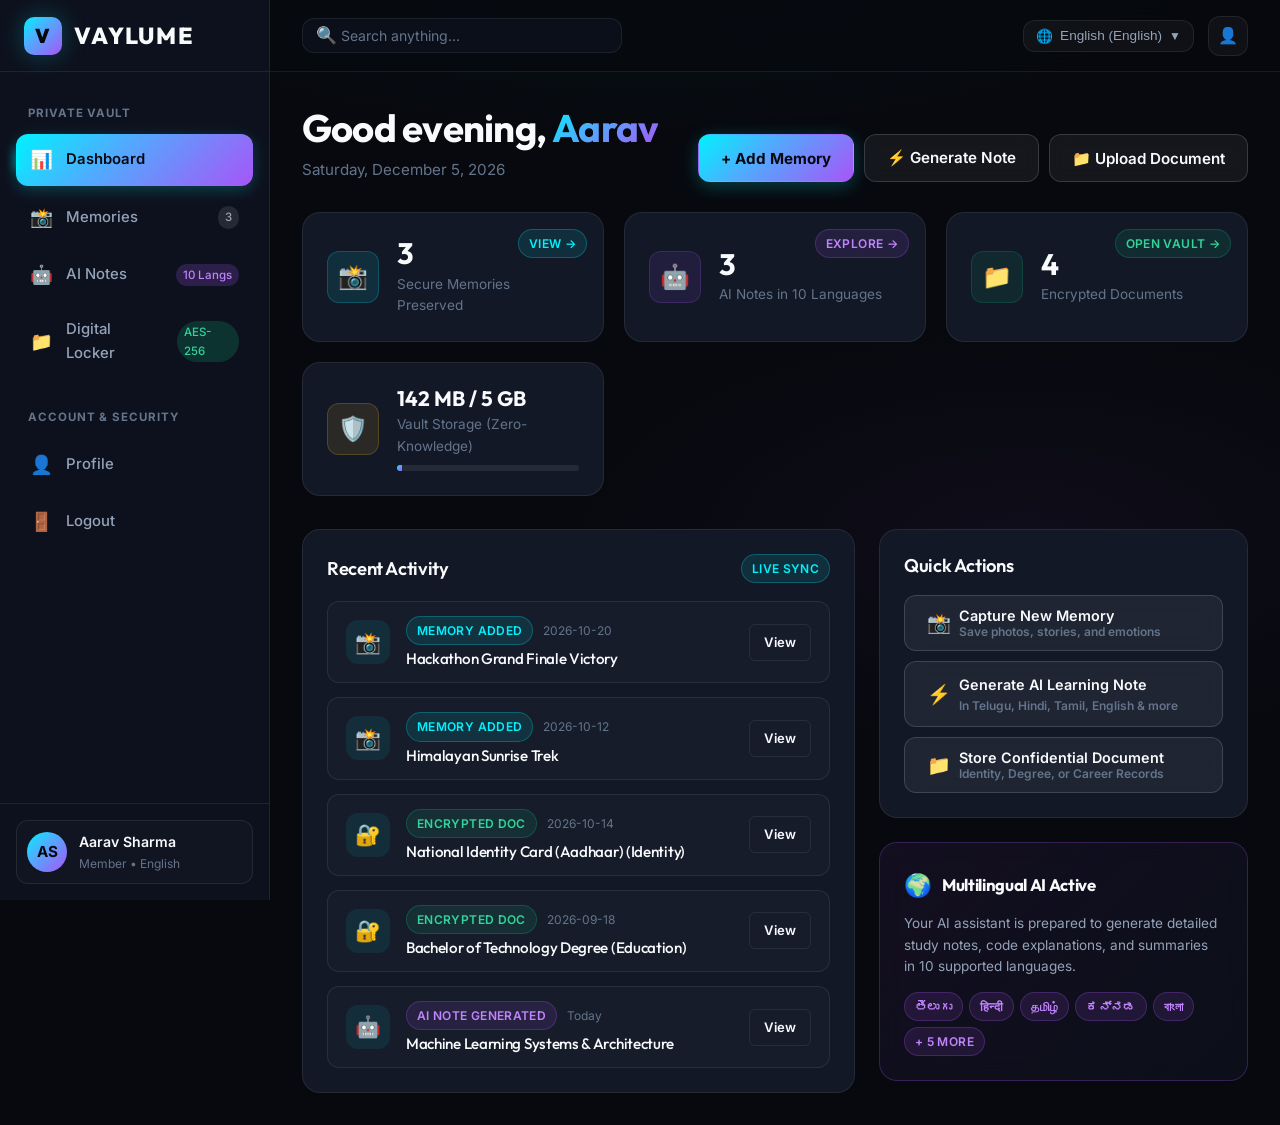
==== frontend/dashboard.html @ e95892c3 "Add frontend animations" ====
<!DOCTYPE html>
<html lang="en">
<head>
  <meta charset="UTF-8">
  <meta name="viewport" content="width=device-width, initial-scale=1.0">
  <title>Dashboard | VAYLUME</title>
  <link rel="stylesheet" href="css/style.css">
  <link rel="stylesheet" href="css/animations.css">
  <link rel="stylesheet" href="css/responsive.css">
</head>
<body>

  <div class="app-layout">
    
    <!-- Sidebar Navigation -->
    <aside class="app-sidebar" role="navigation" aria-label="Sidebar Navigation">
      <div class="sidebar-header">
        <a href="dashboard.html" class="brand-logo">
          <span class="brand-icon">V</span>
          <span>VAYLUME</span>
        </a>
      </div>

      <div class="sidebar-nav">
        <div class="nav-section-title">Private Vault</div>
        <ul class="sidebar-menu">
          <li>
            <a href="dashboard.html" class="sidebar-link active">
              <span class="menu-icon">📊</span>
              <span data-i18n="nav_dashboard">Dashboard</span>
            </a>
          </li>
          <li>
            <a href="memories.html" class="sidebar-link">
              <span class="menu-icon">📸</span>
              <span data-i18n="nav_memories">Memories</span>
              <span class="sidebar-badge" id="stat-memories-count-badge">3</span>
            </a>
          </li>
          <li>
            <a href="notes.html" class="sidebar-link">
              <span class="menu-icon">🤖</span>
              <span data-i18n="nav_notes">AI Notes</span>
              <span class="sidebar-badge" style="background: rgba(168, 85, 247, 0.2); color: var(--violet-400);">10 Langs</span>
            </a>
          </li>
          <li>
            <a href="locker.html" class="sidebar-link">
              <span class="menu-icon">📁</span>
              <span data-i18n="nav_locker">Digital Locker</span>
              <span class="sidebar-badge" style="background: rgba(16, 185, 129, 0.2); color: var(--emerald-400);">AES-256</span>
            </a>
          </li>
        </ul>

        <div class="nav-section-title" style="margin-top: 24px;">Account & Security</div>
        <ul class="sidebar-menu">
          <li>
            <a href="profile.html" class="sidebar-link">
              <span class="menu-icon">👤</span>
              <span data-i18n="nav_profile">Profile & Settings</span>
            </a>
          </li>
          <li>
            <a href="#" class="sidebar-link btn-logout-trigger">
              <span class="menu-icon">🚪</span>
              <span data-i18n="nav_logout">Logout</span>
            </a>
          </li>
        </ul>
      </div>

      <!-- User Info Card in Sidebar Bottom -->
      <div class="sidebar-footer">
        <div class="sidebar-user-card">
          <div class="user-avatar">AS</div>
          <div class="user-info">
            <div class="user-name display-user-name">Aarav Sharma</div>
            <div class="user-role display-user-role">Member • English</div>
          </div>
        </div>
      </div>
    </aside>

    <!-- App Main Body -->
    <main class="app-main">
      
      <!-- Topbar Header -->
      <header class="app-topbar">
        <div style="display: flex; align-items: center; gap: 14px;">
          <button type="button" class="btn-icon sidebar-toggle-btn mobile-nav-toggle" aria-label="Toggle Navigation Drawer">
            ☰
          </button>
          <div class="topbar-search">
            <div class="input-icon-wrapper">
              <span class="input-icon">🔍</span>
              <input type="text" class="form-control" placeholder="Search memories, notes, locker..." data-i18n="search_placeholder" style="padding: 8px 14px 8px 38px; font-size: 0.88rem;">
            </div>
          </div>
        </div>

        <div class="topbar-actions">
          <!-- Global Language Selector Dropdown -->
          <div class="lang-selector-wrapper">
            <button type="button" class="lang-btn" aria-haspopup="true" aria-expanded="false" id="dash-lang-btn">
              <span>🌐</span>
              <span id="current-lang-text">English</span>
              <span style="font-size: 0.75rem;">▼</span>
            </button>
            <div class="lang-dropdown-menu" role="menu" aria-labelledby="dash-lang-btn"></div>
          </div>

          <!-- Profile Link -->
          <a href="profile.html" class="btn-icon" title="My Profile" aria-label="User Profile">
            👤
          </a>
        </div>
      </header>

      <!-- Dashboard Main View -->
      <div class="app-body">
        
        <!-- Welcome Hero Section -->
        <div style="display: flex; justify-content: space-between; align-items: flex-end; flex-wrap: wrap; gap: 16px; margin-bottom: 30px;">
          <div>
            <h1 id="dashboard-greeting-title" style="font-size: clamp(1.8rem, 3vw, 2.4rem); margin-bottom: 6px;">
              Welcome back, <span class="text-gradient display-user-name">Aarav</span>
            </h1>
            <p id="dashboard-date-subtitle" style="font-size: 0.95rem; color: var(--text-muted);">
              October 2026 • Your private sanctuary is synchronized and protected.
            </p>
          </div>

          <!-- Quick Action Buttons Header -->
          <div style="display: flex; gap: 10px; flex-wrap: wrap;">
            <button type="button" class="btn btn-primary" onclick="window.openModal('quick-add-memory-modal')">
              + Add Memory
            </button>
            <a href="notes.html" class="btn btn-secondary">
              ⚡ Generate Note
            </a>
            <button type="button" class="btn btn-secondary" onclick="window.openModal('quick-upload-doc-modal')">
              📁 Upload Document
            </button>
          </div>
        </div>

        <!-- Metric Stat Cards -->
        <div class="stats-grid">
          
          <!-- Card 1: Secure Memories -->
          <div class="stat-card card-interactive" onclick="window.location.href='memories.html'" style="cursor: pointer;">
            <div class="stat-icon cyan">📸</div>
            <div>
              <div class="stat-value" id="stat-memories-count">3</div>
              <div class="stat-label">Secure Memories Preserved</div>
            </div>
            <span class="badge badge-cyan" style="position: absolute; top: 16px; right: 16px;">View →</span>
          </div>

          <!-- Card 2: AI Notes Generated -->
          <div class="stat-card card-interactive" onclick="window.location.href='notes.html'" style="cursor: pointer;">
            <div class="stat-icon violet">🤖</div>
            <div>
              <div class="stat-value" id="stat-notes-count">2</div>
              <div class="stat-label">AI Notes in 10 Languages</div>
            </div>
            <span class="badge badge-violet" style="position: absolute; top: 16px; right: 16px;">Explore →</span>
          </div>

          <!-- Card 3: Digital Locker Documents -->
          <div class="stat-card card-interactive" onclick="window.location.href='locker.html'" style="cursor: pointer;">
            <div class="stat-icon emerald">📁</div>
            <div>
              <div class="stat-value" id="stat-docs-count">4</div>
              <div class="stat-label">Encrypted Documents</div>
            </div>
            <span class="badge badge-emerald" style="position: absolute; top: 16px; right: 16px;">Open Vault →</span>
          </div>

          <!-- Card 4: Vault Storage Quota -->
          <div class="stat-card">
            <div class="stat-icon amber">🛡️</div>
            <div style="flex: 1;">
              <div class="stat-value" id="stat-storage-used" style="font-size: 1.3rem;">142 MB / 5 GB</div>
              <div class="stat-label">Vault Storage (Zero-Knowledge)</div>
              <div style="width: 100%; height: 6px; background: rgba(255,255,255,0.08); border-radius: 99px; margin-top: 8px; overflow: hidden;">
                <div id="dashboard-storage-bar" style="height: 100%; width: 3%; background: var(--gradient-brand);"></div>
              </div>
            </div>
          </div>

        </div>

        <!-- Quick Access Dashboard Workspace -->
        <div style="display: grid; grid-template-columns: 1.2fr 0.8fr; gap: 24px; align-items: start;">
          
          <!-- Recent Activity Timeline -->
          <div class="card">
            <div class="card-header">
              <h3 class="card-title">Recent Activity</h3>
              <span class="badge badge-cyan">Live Sync</span>
            </div>
            <div class="activity-list" id="recent-activity-list">
              <!-- Dynamically populated by dashboard.js -->
            </div>
          </div>

          <!-- Quick Actions & Multilingual Preview -->
          <div style="display: flex; flex-direction: column; gap: 24px;">
            
            <!-- Quick Actions Hub -->
            <div class="card">
              <div class="card-header">
                <h3 class="card-title" data-i18n="quick_actions">Quick Actions</h3>
              </div>
              <div style="display: flex; flex-direction: column; gap: 10px;">
                <button type="button" class="btn btn-secondary" style="justify-content: flex-start; text-align: left;" onclick="window.openModal('quick-add-memory-modal')">
                  <span style="font-size: 1.2rem;">📸</span>
                  <div>
                    <div style="font-weight: 600; font-size: 0.9rem;">Capture New Memory</div>
                    <div style="font-size: 0.75rem; color: var(--text-muted);">Save photos, stories, and emotions</div>
                  </div>
                </button>

                <a href="notes.html" class="btn btn-secondary" style="justify-content: flex-start; text-align: left;">
                  <span style="font-size: 1.2rem;">⚡</span>
                  <div>
                    <div style="font-weight: 600; font-size: 0.9rem;">Generate AI Learning Note</div>
                    <div style="font-size: 0.75rem; color: var(--text-muted);">In Telugu, Hindi, Tamil, English & more</div>
                  </div>
                </a>

                <button type="button" class="btn btn-secondary" style="justify-content: flex-start; text-align: left;" onclick="window.openModal('quick-upload-doc-modal')">
                  <span style="font-size: 1.2rem;">📁</span>
                  <div>
                    <div style="font-weight: 600; font-size: 0.9rem;">Store Confidential Document</div>
                    <div style="font-size: 0.75rem; color: var(--text-muted);">Identity, Degree, or Career Records</div>
                  </div>
                </button>
              </div>
            </div>

            <!-- Language Readiness Spotlight -->
            <div class="card" style="background: linear-gradient(135deg, rgba(168, 85, 247, 0.08) 0%, rgba(13, 17, 29, 0.8) 100%); border-color: rgba(168, 85, 247, 0.25);">
              <div style="display: flex; align-items: center; gap: 10px; margin-bottom: 10px;">
                <span style="font-size: 1.4rem;">🌍</span>
                <h4 style="font-size: 1.05rem;">Multilingual AI Active</h4>
              </div>
              <p style="font-size: 0.85rem; color: var(--text-secondary); margin-bottom: 14px;">
                Your AI assistant is prepared to generate detailed study notes, code explanations, and summaries in 10 supported languages.
              </p>
              <div style="display: flex; flex-wrap: wrap; gap: 6px;">
                <span class="badge badge-violet">తెలుగు</span>
                <span class="badge badge-violet">हिन्दी</span>
                <span class="badge badge-violet">தமிழ்</span>
                <span class="badge badge-violet">ಕನ್ನಡ</span>
                <span class="badge badge-violet">বাংলা</span>
                <span class="badge badge-violet">+ 5 more</span>
              </div>
            </div>

          </div>

        </div>

      </div>
    </main>
  </div>

  <!-- Quick Add Memory Modal -->
  <div class="modal-backdrop" id="quick-add-memory-modal" role="dialog" aria-modal="true" aria-labelledby="qam-title">
    <div class="modal-dialog">
      <div class="modal-header">
        <h3 id="qam-title" class="modal-title">+ Add New Memory</h3>
        <button type="button" class="modal-close" onclick="window.closeModal('quick-add-memory-modal')" aria-label="Close dialog">×</button>
      </div>
      <form id="quick-add-memory-form">
        <div class="modal-body">
          <div class="form-group">
            <label for="quick-memory-title" class="form-label">Memory Title <span class="required">*</span></label>
            <input type="text" id="quick-memory-title" class="form-control" placeholder="E.g., Stargazing Night in Manali" required>
          </div>
          <div class="form-group">
            <label for="quick-memory-desc" class="form-label">Description / Reflection</label>
            <textarea id="quick-memory-desc" class="form-control" placeholder="Write what made this moment unforgettable..."></textarea>
          </div>
          <div class="form-group">
            <label for="quick-memory-date" class="form-label">Date</label>
            <input type="date" id="quick-memory-date" class="form-control">
          </div>
        </div>
        <div class="modal-footer">
          <button type="button" class="btn btn-secondary" onclick="window.closeModal('quick-add-memory-modal')">Cancel</button>
          <button type="submit" class="btn btn-primary">Save Memory Securely</button>
        </div>
      </form>
    </div>
  </div>

  <!-- Quick Upload Document Modal -->
  <div class="modal-backdrop" id="quick-upload-doc-modal" role="dialog" aria-modal="true" aria-labelledby="qud-title">
    <div class="modal-dialog">
      <div class="modal-header">
        <h3 id="qud-title" class="modal-title">📁 Upload Document to Locker</h3>
        <button type="button" class="modal-close" onclick="window.closeModal('quick-upload-doc-modal')" aria-label="Close dialog">×</button>
      </div>
      <form id="quick-upload-doc-form">
        <div class="modal-body">
          <div class="form-group">
            <label for="quick-doc-title" class="form-label">Document Title <span class="required">*</span></label>
            <input type="text" id="quick-doc-title" class="form-control" placeholder="E.g., Passport Copy 2026" required>
          </div>
          <div class="form-group">
            <label for="quick-doc-category" class="form-label">Category <span class="required">*</span></label>
            <select id="quick-doc-category" class="form-select form-control" required>
              <option value="Identity">Identity</option>
              <option value="Education">Education</option>
              <option value="Certificates">Certificates</option>
              <option value="Career">Career</option>
              <option value="Personal">Personal</option>
              <option value="Other">Other</option>
            </select>
          </div>
          <div class="form-group">
            <label for="quick-doc-file" class="form-label">Select File (PDF, Image, Doc)</label>
            <input type="file" id="quick-doc-file" class="form-control">
          </div>
        </div>
        <div class="modal-footer">
          <button type="button" class="btn btn-secondary" onclick="window.closeModal('quick-upload-doc-modal')">Cancel</button>
          <button type="submit" class="btn btn-primary">Encrypt & Save</button>
        </div>
      </form>
    </div>
  </div>

  <script src="js/api.js"></script>
  <script src="js/main.js"></script>
  <script src="js/dashboard.js"></script>
</body>
</html>
---- frontend/css/style.css ----
/* ==========================================================================
   VAYLUME - Core Design System & Styling
   Tagline: "Your Memories. Your Knowledge. Your Digital Life."
   Style: Premium, Modern, Elegant, Futuristic, Minimal, Secure
   ========================================================================== */

/* Google Fonts: Outfit & Inter */
@import url('https://fonts.googleapis.com/css2?family=Inter:wght@300;400;500;600;700&family=Outfit:wght@400;500;600;700;800&family=Fira+Code:wght@400;500&display=swap');

/* --- CSS Variables & Design Tokens --- */
:root {
  /* Brand Palette */
  --bg-primary: #07090e;
  --bg-secondary: #0d111d;
  --bg-surface: #121826;
  --bg-surface-elevated: #172033;
  --bg-glass: rgba(18, 24, 38, 0.72);
  --bg-glass-strong: rgba(13, 17, 29, 0.9);
  --bg-glass-card: rgba(255, 255, 255, 0.03);

  /* Borders */
  --border-subtle: rgba(255, 255, 255, 0.08);
  --border-light: rgba(255, 255, 255, 0.15);
  --border-focus: rgba(0, 242, 254, 0.5);
  --border-accent: rgba(168, 85, 247, 0.4);

  /* Accents & Neon Highlights */
  --cyan-300: #67e8f9;
  --cyan-400: #00f2fe;
  --cyan-500: #06b6d4;
  --violet-400: #c084fc;
  --violet-500: #a855f7;
  --violet-600: #7e22ce;
  --emerald-400: #34d399;
  --emerald-500: #10b981;
  --amber-400: #fbbf24;
  --rose-400: #fb7185;
  --rose-500: #f43f5e;
  --blue-400: #60a5fa;

  /* Gradients */
  --gradient-brand: linear-gradient(135deg, #00f2fe 0%, #4facfe 40%, #a855f7 100%);
  --gradient-accent: linear-gradient(135deg, #a855f7 0%, #6366f1 100%);
  --gradient-glow: linear-gradient(180deg, rgba(0, 242, 254, 0.15) 0%, rgba(168, 85, 247, 0.05) 100%);
  --gradient-card: linear-gradient(145deg, rgba(255, 255, 255, 0.04) 0%, rgba(255, 255, 255, 0.01) 100%);
  --gradient-gold: linear-gradient(135deg, #f59e0b 0%, #d97706 100%);
  --gradient-emerald: linear-gradient(135deg, #34d399 0%, #059669 100%);

  /* Text Colors */
  --text-primary: #f8fafc;
  --text-secondary: #94a3b8;
  --text-muted: #64748b;
  --text-accent: #00f2fe;
  --text-light: #ffffff;

  /* Typography */
  --font-sans: 'Inter', -apple-system, BlinkMacSystemFont, 'Segoe UI', Roboto, sans-serif;
  --font-display: 'Outfit', 'Inter', sans-serif;
  --font-mono: 'Fira Code', monospace;

  /* Shadows */
  --shadow-sm: 0 2px 8px rgba(0, 0, 0, 0.4);
  --shadow-md: 0 8px 24px rgba(0, 0, 0, 0.5);
  --shadow-lg: 0 16px 40px rgba(0, 0, 0, 0.65);
  --shadow-glow-cyan: 0 0 25px rgba(0, 242, 254, 0.25);
  --shadow-glow-violet: 0 0 25px rgba(168, 85, 247, 0.25);

  /* Radii */
  --radius-sm: 6px;
  --radius-md: 12px;
  --radius-lg: 18px;
  --radius-xl: 24px;
  --radius-full: 9999px;

  /* Transitions */
  --transition-fast: 0.18s cubic-bezier(0.4, 0, 0.2, 1);
  --transition-normal: 0.28s cubic-bezier(0.4, 0, 0.2, 1);
  --transition-slow: 0.5s cubic-bezier(0.4, 0, 0.2, 1);

  /* Layout dimensions */
  --header-height: 72px;
  --sidebar-width: 270px;
  --sidebar-collapsed-width: 80px;
  --container-max: 1240px;
}

/* --- Global Reset & Box Sizing --- */
*, *::before, *::after {
  box-sizing: border-box;
  margin: 0;
  padding: 0;
}

html {
  font-size: 16px;
  scroll-behavior: smooth;
  color-scheme: dark;
}

body {
  font-family: var(--font-sans);
  background-color: var(--bg-primary);
  color: var(--text-primary);
  line-height: 1.6;
  min-height: 100vh;
  overflow-x: hidden;
  -webkit-font-smoothing: antialiased;
  -moz-osx-font-smoothing: grayscale;
  background-image: 
    radial-gradient(ellipse 80% 50% at 50% -20%, rgba(0, 242, 254, 0.08), transparent 70%),
    radial-gradient(ellipse 60% 40% at 80% 60%, rgba(168, 85, 247, 0.05), transparent 60%);
  background-attachment: fixed;
}

/* Focus styles for keyboard navigation / accessibility */
:focus-visible {
  outline: 2px solid var(--cyan-400);
  outline-offset: 3px;
}

/* Links */
a {
  color: inherit;
  text-decoration: none;
  transition: color var(--transition-fast);
}

/* Typography Headings */
h1, h2, h3, h4, h5, h6 {
  font-family: var(--font-display);
  font-weight: 700;
  line-height: 1.25;
  color: var(--text-primary);
  letter-spacing: -0.02em;
}

h1 { font-size: clamp(2.2rem, 5vw, 3.6rem); }
h2 { font-size: clamp(1.8rem, 3.5vw, 2.4rem); }
h3 { font-size: 1.5rem; }
h4 { font-size: 1.2rem; }
h5 { font-size: 1rem; }

p {
  color: var(--text-secondary);
}

.text-gradient {
  background: var(--gradient-brand);
  -webkit-background-clip: text;
  -webkit-text-fill-color: transparent;
  display: inline-block;
}

.text-cyan { color: var(--cyan-400); }
.text-violet { color: var(--violet-400); }
.text-emerald { color: var(--emerald-400); }
.text-amber { color: var(--amber-400); }
.text-rose { color: var(--rose-400); }
.text-muted { color: var(--text-muted); }

/* --- Containers --- */
.container {
  width: 100%;
  max-width: var(--container-max);
  margin-left: auto;
  margin-right: auto;
  padding-left: 24px;
  padding-right: 24px;
}

.container-narrow {
  max-width: 960px;
}

/* --- Brand Logo --- */
.brand-logo {
  display: inline-flex;
  align-items: center;
  gap: 12px;
  font-family: var(--font-display);
  font-size: 1.45rem;
  font-weight: 800;
  letter-spacing: 0.08em;
  color: var(--text-primary);
  text-transform: uppercase;
}

.brand-icon {
  width: 38px;
  height: 38px;
  border-radius: 10px;
  background: var(--gradient-brand);
  display: inline-flex;
  align-items: center;
  justify-content: center;
  color: #07090e;
  font-size: 1.25rem;
  font-weight: 900;
  box-shadow: var(--shadow-glow-cyan);
  transition: transform var(--transition-normal);
}

.brand-logo:hover .brand-icon {
  transform: rotate(6deg) scale(1.05);
}

/* --- Buttons --- */
.btn {
  display: inline-flex;
  align-items: center;
  justify-content: center;
  gap: 8px;
  padding: 11px 22px;
  font-family: var(--font-sans);
  font-size: 0.95rem;
  font-weight: 600;
  border-radius: var(--radius-md);
  cursor: pointer;
  border: 1px solid transparent;
  transition: all var(--transition-fast);
  white-space: nowrap;
  user-select: none;
}

.btn-primary {
  background: var(--gradient-brand);
  color: #050810;
  font-weight: 700;
  box-shadow: 0 4px 18px rgba(0, 242, 254, 0.25);
}

.btn-primary:hover {
  transform: translateY(-2px);
  box-shadow: 0 8px 25px rgba(0, 242, 254, 0.4);
  color: #000;
}

.btn-primary:active {
  transform: translateY(0);
}

.btn-secondary {
  background: rgba(255, 255, 255, 0.06);
  color: var(--text-primary);
  border: 1px solid var(--border-light);
  backdrop-filter: blur(8px);
}

.btn-secondary:hover {
  background: rgba(255, 255, 255, 0.12);
  border-color: rgba(255, 255, 255, 0.25);
  transform: translateY(-2px);
}

.btn-accent {
  background: var(--gradient-accent);
  color: #ffffff;
  box-shadow: var(--shadow-glow-violet);
}

.btn-accent:hover {
  transform: translateY(-2px);
  box-shadow: 0 8px 25px rgba(168, 85, 247, 0.45);
}

.btn-outline {
  background: transparent;
  color: var(--text-primary);
  border: 1px solid var(--border-subtle);
}

.btn-outline:hover {
  border-color: var(--cyan-400);
  color: var(--cyan-400);
  background: rgba(0, 242, 254, 0.04);
}

.btn-danger {
  background: rgba(244, 63, 94, 0.12);
  border: 1px solid rgba(244, 63, 94, 0.3);
  color: var(--rose-400);
}

.btn-danger:hover {
  background: var(--rose-500);
  color: #ffffff;
  border-color: var(--rose-500);
}

.btn-sm {
  padding: 7px 14px;
  font-size: 0.82rem;
  border-radius: var(--radius-sm);
}

.btn-lg {
  padding: 14px 30px;
  font-size: 1.05rem;
  border-radius: var(--radius-md);
}

.btn-icon {
  width: 40px;
  height: 40px;
  padding: 0;
  border-radius: var(--radius-md);
  display: inline-flex;
  align-items: center;
  justify-content: center;
  background: rgba(255, 255, 255, 0.04);
  border: 1px solid var(--border-subtle);
  color: var(--text-secondary);
  cursor: pointer;
}

.btn-icon:hover {
  color: var(--text-primary);
  background: rgba(255, 255, 255, 0.08);
  border-color: var(--border-light);
}

.btn:disabled {
  opacity: 0.55;
  cursor: not-allowed;
  transform: none !important;
  box-shadow: none !important;
}

/* --- Badges --- */
.badge {
  display: inline-flex;
  align-items: center;
  gap: 5px;
  padding: 4px 10px;
  font-size: 0.75rem;
  font-weight: 600;
  letter-spacing: 0.03em;
  border-radius: var(--radius-full);
  text-transform: uppercase;
}

.badge-cyan {
  background: rgba(0, 242, 254, 0.1);
  color: var(--cyan-400);
  border: 1px solid rgba(0, 242, 254, 0.25);
}

.badge-violet {
  background: rgba(168, 85, 247, 0.12);
  color: var(--violet-400);
  border: 1px solid rgba(168, 85, 247, 0.25);
}

.badge-emerald {
  background: rgba(16, 185, 129, 0.12);
  color: var(--emerald-400);
  border: 1px solid rgba(16, 185, 129, 0.25);
}

.badge-amber {
  background: rgba(251, 191, 36, 0.12);
  color: var(--amber-400);
  border: 1px solid rgba(251, 191, 36, 0.25);
}

/* --- Glass Cards --- */
.card {
  background: var(--bg-surface);
  border: 1px solid var(--border-subtle);
  border-radius: var(--radius-lg);
  padding: 24px;
  backdrop-filter: blur(12px);
  transition: all var(--transition-normal);
  position: relative;
  overflow: hidden;
}

.card:hover {
  border-color: var(--border-light);
  box-shadow: var(--shadow-md);
}

.card-interactive:hover {
  transform: translateY(-4px);
  border-color: rgba(0, 242, 254, 0.3);
  box-shadow: 0 12px 30px rgba(0, 242, 254, 0.12);
}

.card-header {
  display: flex;
  align-items: center;
  justify-content: space-between;
  margin-bottom: 18px;
}

.card-title {
  font-size: 1.15rem;
  font-weight: 600;
}

/* --- Form Controls --- */
.form-group {
  margin-bottom: 20px;
  text-align: left;
}

.form-label {
  display: block;
  font-size: 0.88rem;
  font-weight: 500;
  color: var(--text-secondary);
  margin-bottom: 8px;
}

.form-label .required {
  color: var(--rose-400);
  margin-left: 2px;
}

.input-icon-wrapper {
  position: relative;
  display: flex;
  align-items: center;
}

.input-icon-wrapper .input-icon {
  position: absolute;
  left: 14px;
  color: var(--text-muted);
  font-size: 1.05rem;
  pointer-events: none;
}

.input-icon-wrapper .input-toggle-password {
  position: absolute;
  right: 14px;
  color: var(--text-muted);
  background: none;
  border: none;
  cursor: pointer;
  font-size: 1.05rem;
}

.input-icon-wrapper .input-toggle-password:hover {
  color: var(--text-primary);
}

.form-control,
.form-select,
textarea.form-control {
  width: 100%;
  padding: 12px 16px;
  background: rgba(13, 17, 29, 0.85);
  border: 1px solid var(--border-subtle);
  border-radius: var(--radius-md);
  color: var(--text-primary);
  font-family: var(--font-sans);
  font-size: 0.95rem;
  transition: all var(--transition-fast);
}

.input-icon-wrapper .form-control {
  padding-left: 44px;
  padding-right: 44px;
}

.form-control:focus,
.form-select:focus {
  border-color: var(--cyan-400);
  box-shadow: 0 0 0 3px rgba(0, 242, 254, 0.15);
  background: rgba(18, 24, 38, 0.95);
  outline: none;
}

.form-control::placeholder {
  color: var(--text-muted);
}

textarea.form-control {
  min-height: 110px;
  resize: vertical;
}

.form-error {
  color: var(--rose-400);
  font-size: 0.78rem;
  margin-top: 6px;
  display: none;
}

.form-group.has-error .form-control {
  border-color: var(--rose-500);
  box-shadow: 0 0 0 3px rgba(244, 63, 94, 0.15);
}

.form-group.has-error .form-error {
  display: block;
}

.form-help {
  color: var(--text-muted);
  font-size: 0.78rem;
  margin-top: 5px;
}

/* Custom Checkbox */
.form-checkbox {
  display: flex;
  align-items: center;
  gap: 10px;
  cursor: pointer;
  font-size: 0.9rem;
  color: var(--text-secondary);
}

.form-checkbox input[type="checkbox"] {
  width: 18px;
  height: 18px;
  accent-color: var(--cyan-400);
  border-radius: 4px;
  cursor: pointer;
}

/* --- Public Navigation Bar (Landing Page & Auth) --- */
.site-header {
  position: fixed;
  top: 0;
  left: 0;
  right: 0;
  height: var(--header-height);
  background: rgba(7, 9, 14, 0.75);
  backdrop-filter: blur(16px);
  -webkit-backdrop-filter: blur(16px);
  border-bottom: 1px solid var(--border-subtle);
  z-index: 1000;
  transition: all var(--transition-fast);
}

.site-header.scrolled {
  background: rgba(7, 9, 14, 0.92);
  border-bottom-color: var(--border-light);
  box-shadow: 0 10px 30px rgba(0, 0, 0, 0.4);
}

.nav-container {
  height: 100%;
  display: flex;
  align-items: center;
  justify-content: space-between;
}

.nav-links {
  display: flex;
  align-items: center;
  gap: 28px;
  list-style: none;
}

.nav-link {
  font-size: 0.95rem;
  font-weight: 500;
  color: var(--text-secondary);
  transition: color var(--transition-fast);
  position: relative;
}

.nav-link:hover,
.nav-link.active {
  color: var(--cyan-400);
}

.nav-actions {
  display: flex;
  align-items: center;
  gap: 14px;
}

/* Language selector dropdown */
.lang-selector-wrapper {
  position: relative;
}

.lang-btn {
  display: inline-flex;
  align-items: center;
  gap: 7px;
  background: rgba(255, 255, 255, 0.04);
  border: 1px solid var(--border-subtle);
  color: var(--text-secondary);
  padding: 7px 12px;
  border-radius: var(--radius-md);
  font-size: 0.85rem;
  cursor: pointer;
  transition: all var(--transition-fast);
}

.lang-btn:hover {
  background: rgba(255, 255, 255, 0.08);
  color: var(--text-primary);
  border-color: var(--border-light);
}

.lang-dropdown-menu {
  position: absolute;
  top: calc(100% + 8px);
  right: 0;
  width: 190px;
  background: var(--bg-surface-elevated);
  border: 1px solid var(--border-light);
  border-radius: var(--radius-md);
  box-shadow: var(--shadow-lg);
  padding: 6px;
  display: none;
  z-index: 1100;
  max-height: 320px;
  overflow-y: auto;
}

.lang-dropdown-menu.show {
  display: block;
}

.lang-option {
  display: flex;
  align-items: center;
  justify-content: space-between;
  padding: 8px 12px;
  border-radius: var(--radius-sm);
  font-size: 0.85rem;
  color: var(--text-secondary);
  cursor: pointer;
  transition: background var(--transition-fast);
}

.lang-option:hover,
.lang-option.selected {
  background: rgba(0, 242, 254, 0.1);
  color: var(--cyan-400);
}

/* Mobile Hamburger */
.mobile-nav-toggle {
  display: none;
  background: none;
  border: none;
  color: var(--text-primary);
  font-size: 1.5rem;
  cursor: pointer;
}

/* --- App Shell (Internal Authenticated Layout) --- */
.app-layout {
  display: flex;
  min-height: 100vh;
}

.app-sidebar {
  width: var(--sidebar-width);
  background: var(--bg-secondary);
  border-right: 1px solid var(--border-subtle);
  position: fixed;
  top: 0;
  bottom: 0;
  left: 0;
  z-index: 900;
  display: flex;
  flex-direction: column;
  transition: transform var(--transition-normal);
}

.sidebar-header {
  height: var(--header-height);
  padding: 0 24px;
  display: flex;
  align-items: center;
  justify-content: space-between;
  border-bottom: 1px solid var(--border-subtle);
}

.sidebar-nav {
  padding: 24px 16px;
  flex: 1;
  overflow-y: auto;
}

.nav-section-title {
  font-size: 0.72rem;
  font-weight: 700;
  color: var(--text-muted);
  text-transform: uppercase;
  letter-spacing: 0.08em;
  padding: 8px 12px 12px;
}

.sidebar-menu {
  list-style: none;
  display: flex;
  flex-direction: column;
  gap: 6px;
}

.sidebar-link {
  display: flex;
  align-items: center;
  gap: 14px;
  padding: 11px 14px;
  color: var(--text-secondary);
  font-weight: 500;
  font-size: 0.93rem;
  border-radius: var(--radius-md);
  transition: all var(--transition-fast);
}

.sidebar-link .menu-icon {
  font-size: 1.15rem;
  width: 22px;
  text-align: center;
  color: var(--text-muted);
  transition: color var(--transition-fast);
}

.sidebar-link:hover {
  color: var(--text-primary);
  background: rgba(255, 255, 255, 0.04);
}

.sidebar-link:hover .menu-icon {
  color: var(--cyan-400);
}

.sidebar-link.active {
  color: #07090e;
  background: var(--gradient-brand);
  font-weight: 600;
  box-shadow: 0 4px 15px rgba(0, 242, 254, 0.22);
}

.sidebar-link.active .menu-icon {
  color: #07090e;
}

.sidebar-badge {
  margin-left: auto;
  font-size: 0.72rem;
  background: rgba(255, 255, 255, 0.1);
  padding: 2px 7px;
  border-radius: var(--radius-full);
}

.sidebar-footer {
  padding: 16px;
  border-top: 1px solid var(--border-subtle);
}

.sidebar-user-card {
  display: flex;
  align-items: center;
  gap: 12px;
  padding: 10px;
  border-radius: var(--radius-md);
  background: rgba(255, 255, 255, 0.02);
  border: 1px solid var(--border-subtle);
}

.user-avatar {
  width: 40px;
  height: 40px;
  border-radius: var(--radius-full);
  background: var(--gradient-brand);
  display: flex;
  align-items: center;
  justify-content: center;
  font-weight: 700;
  color: #07090e;
  font-size: 0.95rem;
  flex-shrink: 0;
}

.user-info {
  flex: 1;
  min-width: 0;
}

.user-name {
  font-size: 0.88rem;
  font-weight: 600;
  color: var(--text-primary);
  white-space: nowrap;
  overflow: hidden;
  text-overflow: ellipsis;
}

.user-role {
  font-size: 0.75rem;
  color: var(--text-muted);
}

/* App Main Content Area */
.app-main {
  flex: 1;
  margin-left: var(--sidebar-width);
  min-height: 100vh;
  display: flex;
  flex-direction: column;
}

.app-topbar {
  height: var(--header-height);
  background: rgba(7, 9, 14, 0.8);
  backdrop-filter: blur(14px);
  border-bottom: 1px solid var(--border-subtle);
  position: sticky;
  top: 0;
  z-index: 800;
  padding: 0 32px;
  display: flex;
  align-items: center;
  justify-content: space-between;
}

.topbar-search {
  position: relative;
  width: 320px;
}

.topbar-actions {
  display: flex;
  align-items: center;
  gap: 14px;
}

.app-body {
  padding: 32px;
  flex: 1;
}

/* --- Modals --- */
.modal-backdrop {
  position: fixed;
  top: 0;
  left: 0;
  right: 0;
  bottom: 0;
  background: rgba(5, 7, 12, 0.85);
  backdrop-filter: blur(8px);
  z-index: 2000;
  display: none;
  align-items: center;
  justify-content: center;
  padding: 20px;
}

.modal-backdrop.show {
  display: flex;
}

.modal-dialog {
  background: var(--bg-surface);
  border: 1px solid var(--border-light);
  border-radius: var(--radius-lg);
  width: 100%;
  max-width: 580px;
  max-height: 90vh;
  overflow-y: auto;
  box-shadow: var(--shadow-lg), var(--shadow-glow-cyan);
  animation: modalScaleUp 0.25s cubic-bezier(0.16, 1, 0.3, 1);
}

.modal-dialog.modal-lg {
  max-width: 840px;
}

.modal-header {
  padding: 22px 26px;
  border-bottom: 1px solid var(--border-subtle);
  display: flex;
  align-items: center;
  justify-content: space-between;
}

.modal-title {
  font-size: 1.25rem;
  font-weight: 700;
}

.modal-close {
  background: none;
  border: none;
  color: var(--text-muted);
  font-size: 1.4rem;
  cursor: pointer;
  line-height: 1;
}

.modal-close:hover {
  color: var(--text-primary);
}

.modal-body {
  padding: 26px;
}

.modal-footer {
  padding: 18px 26px;
  border-top: 1px solid var(--border-subtle);
  display: flex;
  align-items: center;
  justify-content: flex-end;
  gap: 12px;
}

/* --- Toast Notifications System --- */
#toast-container {
  position: fixed;
  bottom: 24px;
  right: 24px;
  z-index: 9999;
  display: flex;
  flex-direction: column;
  gap: 10px;
  max-width: 380px;
  pointer-events: none;
}

.toast {
  pointer-events: auto;
  display: flex;
  align-items: center;
  gap: 12px;
  padding: 14px 18px;
  background: var(--bg-surface-elevated);
  border: 1px solid var(--border-light);
  border-radius: var(--radius-md);
  box-shadow: var(--shadow-lg);
  color: var(--text-primary);
  font-size: 0.9rem;
  animation: toastSlideIn 0.3s cubic-bezier(0.16, 1, 0.3, 1);
  transition: all var(--transition-normal);
}

.toast.toast-success {
  border-left: 4px solid var(--emerald-400);
}
.toast.toast-error {
  border-left: 4px solid var(--rose-500);
}
.toast.toast-info {
  border-left: 4px solid var(--cyan-400);
}

.toast-icon {
  font-size: 1.2rem;
  flex-shrink: 0;
}

.toast.toast-success .toast-icon { color: var(--emerald-400); }
.toast.toast-error .toast-icon { color: var(--rose-400); }
.toast.toast-info .toast-icon { color: var(--cyan-400); }

.toast-message {
  flex: 1;
}

/* --- Drag & Drop Upload Zone --- */
.upload-dropzone {
  border: 2px dashed var(--border-light);
  border-radius: var(--radius-lg);
  padding: 36px 20px;
  text-align: center;
  cursor: pointer;
  background: rgba(255, 255, 255, 0.015);
  transition: all var(--transition-fast);
}

.upload-dropzone:hover,
.upload-dropzone.dragover {
  border-color: var(--cyan-400);
  background: rgba(0, 242, 254, 0.04);
}

.upload-icon {
  font-size: 2.5rem;
  color: var(--cyan-400);
  margin-bottom: 12px;
}

.upload-preview-container {
  margin-top: 16px;
  position: relative;
  display: none;
}

.upload-preview-img {
  width: 100%;
  max-height: 240px;
  object-fit: cover;
  border-radius: var(--radius-md);
  border: 1px solid var(--border-subtle);
}

/* --- Stat Cards --- */
.stats-grid {
  display: grid;
  grid-template-columns: repeat(auto-fit, minmax(240px, 1fr));
  gap: 20px;
  margin-bottom: 32px;
}

.stat-card {
  padding: 24px;
  background: var(--bg-surface);
  border: 1px solid var(--border-subtle);
  border-radius: var(--radius-lg);
  display: flex;
  align-items: center;
  gap: 18px;
  position: relative;
  overflow: hidden;
}

.stat-card::after {
  content: '';
  position: absolute;
  top: 0;
  left: 0;
  right: 0;
  height: 2px;
  background: var(--gradient-brand);
  opacity: 0;
  transition: opacity var(--transition-fast);
}

.stat-card:hover::after {
  opacity: 1;
}

.stat-icon {
  width: 52px;
  height: 52px;
  border-radius: var(--radius-md);
  display: flex;
  align-items: center;
  justify-content: center;
  font-size: 1.5rem;
  flex-shrink: 0;
}

.stat-icon.cyan {
  background: rgba(0, 242, 254, 0.1);
  color: var(--cyan-400);
  border: 1px solid rgba(0, 242, 254, 0.2);
}

.stat-icon.violet {
  background: rgba(168, 85, 247, 0.1);
  color: var(--violet-400);
  border: 1px solid rgba(168, 85, 247, 0.2);
}

.stat-icon.emerald {
  background: rgba(16, 185, 129, 0.1);
  color: var(--emerald-400);
  border: 1px solid rgba(16, 185, 129, 0.2);
}

.stat-icon.amber {
  background: rgba(251, 191, 36, 0.1);
  color: var(--amber-400);
  border: 1px solid rgba(251, 191, 36, 0.2);
}

.stat-value {
  font-family: var(--font-display);
  font-size: 1.85rem;
  font-weight: 700;
  color: var(--text-primary);
  line-height: 1.1;
}

.stat-label {
  font-size: 0.85rem;
  color: var(--text-muted);
  margin-top: 4px;
}

/* Empty State */
.empty-state {
  text-align: center;
  padding: 60px 24px;
}

.empty-state-icon {
  font-size: 3.5rem;
  color: var(--text-muted);
  margin-bottom: 16px;
  opacity: 0.6;
}

.empty-state-title {
  font-size: 1.25rem;
  font-weight: 600;
  margin-bottom: 8px;
}

.empty-state-desc {
  max-width: 440px;
  margin: 0 auto 20px;
  font-size: 0.92rem;
}

/* Filter Bar */
.filter-bar {
  display: flex;
  flex-wrap: wrap;
  align-items: center;
  justify-content: space-between;
  gap: 16px;
  margin-bottom: 24px;
}

.filter-group {
  display: flex;
  align-items: center;
  gap: 10px;
  flex-wrap: wrap;
}

.filter-chip {
  padding: 7px 16px;
  border-radius: var(--radius-full);
  background: rgba(255, 255, 255, 0.04);
  border: 1px solid var(--border-subtle);
  color: var(--text-secondary);
  font-size: 0.85rem;
  font-weight: 500;
  cursor: pointer;
  transition: all var(--transition-fast);
}

.filter-chip:hover {
  border-color: var(--border-light);
  color: var(--text-primary);
}

.filter-chip.active {
  background: rgba(0, 242, 254, 0.15);
  border-color: var(--cyan-400);
  color: var(--cyan-400);
  font-weight: 600;
}

/* ==========================================================================
   VAYLUME - Page Specific Components & Refinements
   ========================================================================== */

/* --- Landing Page Components --- */
.hero-section {
  padding-top: calc(var(--header-height) + 60px);
  padding-bottom: 90px;
  position: relative;
  overflow: hidden;
}

.hero-grid {
  display: grid;
  grid-template-columns: 1.1fr 0.9fr;
  align-items: center;
  gap: 50px;
}

.hero-content {
  position: relative;
  z-index: 2;
}

.hero-badge {
  margin-bottom: 20px;
}

.hero-title {
  margin-bottom: 20px;
  line-height: 1.15;
}

.hero-tagline {
  font-size: 1.25rem;
  font-weight: 500;
  color: var(--cyan-300);
  margin-bottom: 16px;
}

.hero-desc {
  font-size: 1.05rem;
  color: var(--text-secondary);
  margin-bottom: 32px;
  max-width: 540px;
}

.hero-actions {
  display: flex;
  align-items: center;
  gap: 16px;
  flex-wrap: wrap;
  margin-bottom: 36px;
}

.hero-stats {
  display: flex;
  align-items: center;
  gap: 32px;
  border-top: 1px solid var(--border-subtle);
  padding-top: 24px;
}

.hero-stat-number {
  font-family: var(--font-display);
  font-size: 1.4rem;
  font-weight: 700;
  color: var(--text-primary);
}

.hero-stat-label {
  font-size: 0.8rem;
  color: var(--text-muted);
}

/* Hero Cyber Mockup */
.hero-mockup-frame {
  background: var(--bg-surface);
  border: 1px solid var(--border-light);
  border-radius: var(--radius-xl);
  padding: 16px;
  box-shadow: var(--shadow-lg), var(--shadow-glow-cyan);
  position: relative;
}

.mockup-header {
  display: flex;
  align-items: center;
  gap: 8px;
  padding-bottom: 14px;
  border-bottom: 1px solid var(--border-subtle);
  margin-bottom: 14px;
}

.mockup-dot {
  width: 10px;
  height: 10px;
  border-radius: 50%;
}
.mockup-dot.red { background: var(--rose-500); }
.mockup-dot.yellow { background: var(--amber-400); }
.mockup-dot.green { background: var(--emerald-400); }

.mockup-card-list {
  display: flex;
  flex-direction: column;
  gap: 12px;
}

.mockup-item {
  background: rgba(255, 255, 255, 0.03);
  border: 1px solid var(--border-subtle);
  border-radius: var(--radius-md);
  padding: 14px;
  display: flex;
  align-items: center;
  gap: 14px;
}

.mockup-item-icon {
  width: 38px;
  height: 38px;
  border-radius: var(--radius-sm);
  display: flex;
  align-items: center;
  justify-content: center;
  font-size: 1.2rem;
  background: rgba(0, 242, 254, 0.1);
  color: var(--cyan-400);
}

/* Feature Grid */
.features-section {
  padding: 80px 0;
  position: relative;
}

.section-header {
  text-align: center;
  max-width: 680px;
  margin: 0 auto 50px;
}

.section-subtitle {
  font-size: 0.82rem;
  font-weight: 700;
  text-transform: uppercase;
  letter-spacing: 0.1em;
  color: var(--cyan-400);
  margin-bottom: 10px;
}

.section-title {
  margin-bottom: 14px;
}

.feature-grid {
  display: grid;
  grid-template-columns: repeat(auto-fit, minmax(260px, 1fr));
  gap: 24px;
}

.feature-card {
  padding: 32px 24px;
  border-radius: var(--radius-lg);
  background: var(--bg-surface);
  border: 1px solid var(--border-subtle);
  transition: all var(--transition-normal);
  position: relative;
}

.feature-card:hover {
  transform: translateY(-6px);
  border-color: rgba(0, 242, 254, 0.4);
  box-shadow: var(--shadow-lg), var(--shadow-glow-cyan);
}

.feature-icon-box {
  width: 58px;
  height: 58px;
  border-radius: var(--radius-md);
  background: rgba(0, 242, 254, 0.08);
  border: 1px solid rgba(0, 242, 254, 0.2);
  display: flex;
  align-items: center;
  justify-content: center;
  font-size: 1.8rem;
  margin-bottom: 22px;
}

.feature-title {
  font-size: 1.25rem;
  margin-bottom: 12px;
}

.feature-desc {
  font-size: 0.92rem;
  line-height: 1.6;
}

/* How It Works Section */
.how-it-works-section {
  padding: 80px 0;
  background: rgba(13, 17, 29, 0.4);
  border-top: 1px solid var(--border-subtle);
  border-bottom: 1px solid var(--border-subtle);
}

.steps-grid {
  display: grid;
  grid-template-columns: repeat(auto-fit, minmax(250px, 1fr));
  gap: 30px;
  position: relative;
}

.step-card {
  position: relative;
  padding: 24px;
}

.step-number {
  font-family: var(--font-display);
  font-size: 3rem;
  font-weight: 800;
  color: rgba(0, 242, 254, 0.15);
  line-height: 1;
  margin-bottom: 10px;
}

.step-title {
  font-size: 1.15rem;
  margin-bottom: 10px;
}

/* Security Spotlight */
.security-section {
  padding: 80px 0;
}

.security-box {
  background: linear-gradient(135deg, rgba(18, 24, 38, 0.9) 0%, rgba(13, 17, 29, 0.9) 100%);
  border: 1px solid rgba(0, 242, 254, 0.3);
  border-radius: var(--radius-xl);
  padding: 44px;
  box-shadow: var(--shadow-glow-cyan);
}

.security-grid {
  display: grid;
  grid-template-columns: repeat(auto-fit, minmax(220px, 1fr));
  gap: 28px;
  margin-top: 36px;
}

.security-item {
  display: flex;
  align-items: flex-start;
  gap: 14px;
}

.security-item-icon {
  font-size: 1.5rem;
  color: var(--emerald-400);
}

/* Multilingual Spotlight */
.multilingual-section {
  padding: 80px 0;
}

.multilingual-pills-wrap {
  display: flex;
  flex-wrap: wrap;
  justify-content: center;
  gap: 12px;
  margin: 30px 0;
}

.lang-spotlight-pill {
  padding: 10px 20px;
  background: rgba(255, 255, 255, 0.04);
  border: 1px solid var(--border-subtle);
  border-radius: var(--radius-full);
  display: flex;
  align-items: center;
  gap: 8px;
  font-weight: 500;
  transition: all var(--transition-fast);
}

.lang-spotlight-pill:hover {
  border-color: var(--cyan-400);
  background: rgba(0, 242, 254, 0.1);
  transform: translateY(-2px);
}

/* CTA Section */
.cta-section {
  padding: 80px 0;
  text-align: center;
}

.cta-box {
  background: var(--gradient-glow);
  border: 1px solid var(--border-light);
  border-radius: var(--radius-xl);
  padding: 50px 30px;
  max-width: 800px;
  margin: 0 auto;
}

/* Footer */
.site-footer {
  padding: 60px 0 30px;
  border-top: 1px solid var(--border-subtle);
  background: #04060a;
}

.footer-bottom {
  border-top: 1px solid var(--border-subtle);
  padding-top: 24px;
  margin-top: 40px;
  display: flex;
  align-items: center;
  justify-content: space-between;
  flex-wrap: wrap;
  gap: 16px;
  font-size: 0.85rem;
  color: var(--text-muted);
}

/* --- Authentication Pages --- */
.auth-wrapper {
  min-height: 100vh;
  display: flex;
  align-items: center;
  justify-content: center;
  padding: 40px 20px;
}

.auth-split-wrapper {
  width: 100%;
  max-width: 960px;
  background: var(--bg-surface);
  border: 1px solid var(--border-subtle);
  border-radius: var(--radius-xl);
  box-shadow: var(--shadow-lg), var(--shadow-glow-cyan);
  display: grid;
  grid-template-columns: 1fr 1.1fr;
  overflow: hidden;
}

.auth-art-column {
  background: linear-gradient(135deg, rgba(7, 9, 14, 0.95) 0%, rgba(18, 24, 38, 0.9) 100%);
  border-right: 1px solid var(--border-subtle);
  padding: 48px;
  display: flex;
  flex-direction: column;
  justify-content: space-between;
  position: relative;
}

.auth-art-column::before {
  content: '';
  position: absolute;
  top: 0; left: 0; right: 0; bottom: 0;
  background: radial-gradient(circle at 30% 20%, rgba(0, 242, 254, 0.15), transparent 70%);
  pointer-events: none;
}

.auth-form-column {
  padding: 48px;
  background: var(--bg-surface-elevated);
}

.auth-title {
  font-size: 1.8rem;
  margin-bottom: 8px;
}

.auth-subtitle {
  font-size: 0.95rem;
  color: var(--text-secondary);
  margin-bottom: 28px;
}

.password-strength-container {
  height: 4px;
  background: rgba(255, 255, 255, 0.08);
  border-radius: var(--radius-full);
  margin-top: 6px;
  overflow: hidden;
}

.password-strength-bar {
  height: 100%;
  width: 0%;
  transition: all var(--transition-normal);
}

/* --- Dashboard Recent Activity --- */
.activity-list {
  display: flex;
  flex-direction: column;
  gap: 14px;
}

.activity-item {
  display: flex;
  align-items: center;
  gap: 16px;
  padding: 14px 18px;
  background: rgba(255, 255, 255, 0.02);
  border: 1px solid var(--border-subtle);
  border-radius: var(--radius-md);
  transition: all var(--transition-fast);
}

.activity-item:hover {
  background: rgba(255, 255, 255, 0.04);
  border-color: var(--border-light);
}

.activity-icon-bubble {
  width: 44px;
  height: 44px;
  border-radius: var(--radius-md);
  background: rgba(0, 242, 254, 0.08);
  display: flex;
  align-items: center;
  justify-content: center;
  font-size: 1.3rem;
  flex-shrink: 0;
}

.activity-details {
  flex: 1;
  min-width: 0;
}

.activity-header {
  display: flex;
  align-items: center;
  gap: 10px;
  margin-bottom: 4px;
}

.activity-time {
  font-size: 0.75rem;
  color: var(--text-muted);
}

.activity-title {
  font-size: 0.95rem;
  font-weight: 500;
  white-space: nowrap;
  overflow: hidden;
  text-overflow: ellipsis;
}

/* --- Memories Page Components --- */
.memories-grid {
  display: grid;
  grid-template-columns: repeat(auto-fill, minmax(310px, 1fr));
  gap: 24px;
}

.memory-card {
  padding: 0;
  display: flex;
  flex-direction: column;
}

.memory-image-container {
  position: relative;
  width: 100%;
  height: 200px;
  overflow: hidden;
  background: #000;
}

.memory-img {
  width: 100%;
  height: 100%;
  object-fit: cover;
  transition: transform var(--transition-slow);
}

.memory-card:hover .memory-img {
  transform: scale(1.05);
}

.memory-badge-overlay {
  position: absolute;
  top: 12px;
  left: 12px;
}

.memory-card-body {
  padding: 20px;
  display: flex;
  flex-direction: column;
  flex: 1;
}

.memory-date-row {
  display: flex;
  align-items: center;
  justify-content: space-between;
  margin-bottom: 8px;
}

.memory-date {
  font-size: 0.8rem;
  color: var(--text-muted);
}

.favorite-star {
  color: var(--amber-400);
  font-size: 1rem;
}

.memory-title {
  font-size: 1.15rem;
  margin-bottom: 8px;
}

.memory-description {
  font-size: 0.88rem;
  color: var(--text-secondary);
  margin-bottom: 16px;
  line-height: 1.5;
  display: -webkit-box;
  -webkit-line-clamp: 3;
  -webkit-box-orient: vertical;
  overflow: hidden;
}

.memory-tags-list {
  display: flex;
  flex-wrap: wrap;
  gap: 6px;
  margin-bottom: 18px;
}

.tag-pill {
  font-size: 0.72rem;
  color: var(--cyan-300);
  background: rgba(0, 242, 254, 0.08);
  padding: 2px 8px;
  border-radius: var(--radius-sm);
}

.memory-actions-row {
  margin-top: auto;
  display: flex;
  align-items: center;
  gap: 8px;
  border-top: 1px solid var(--border-subtle);
  padding-top: 14px;
}

/* --- AI Notes Studio Grid --- */
.notes-studio-grid {
  display: grid;
  grid-template-columns: 380px 1fr;
  gap: 28px;
  align-items: start;
}

.note-header-banner {
  border-bottom: 1px solid var(--border-subtle);
  padding-bottom: 20px;
  margin-bottom: 24px;
}

.note-meta-badges {
  display: flex;
  flex-wrap: wrap;
  gap: 8px;
  margin-bottom: 14px;
}

.note-main-topic {
  font-size: 1.6rem;
  margin-bottom: 10px;
}

.note-executive-summary {
  font-size: 0.95rem;
  color: var(--text-secondary);
  line-height: 1.6;
}

.multilingual-spotlight-box {
  margin-top: 16px;
  padding: 14px 18px;
  background: rgba(0, 242, 254, 0.05);
  border: 1px solid rgba(0, 242, 254, 0.2);
  border-radius: var(--radius-md);
}

.spotlight-title {
  font-size: 0.85rem;
  font-weight: 600;
  color: var(--cyan-400);
  margin-bottom: 4px;
}

.spotlight-content {
  font-size: 0.9rem;
  color: var(--text-primary);
}

.note-section-block {
  margin-bottom: 24px;
  background: rgba(255, 255, 255, 0.015);
  border: 1px solid var(--border-subtle);
  border-radius: var(--radius-md);
  padding: 18px 20px;
}

.note-section-title {
  font-size: 1.1rem;
  color: var(--cyan-300);
  margin-bottom: 10px;
}

.note-section-body {
  font-size: 0.92rem;
  color: var(--text-secondary);
  line-height: 1.7;
}

.note-section-body strong {
  color: var(--text-primary);
}

.check-item {
  display: flex;
  align-items: flex-start;
  gap: 10px;
  margin-bottom: 8px;
  color: var(--text-primary);
}

.check-icon {
  color: var(--emerald-400);
  font-weight: 700;
}

.note-actions-bar {
  display: flex;
  flex-wrap: wrap;
  gap: 10px;
  border-top: 1px solid var(--border-subtle);
  padding-top: 20px;
  margin-top: 30px;
}

/* Saved Notes panel */
.saved-notes-panel {
  margin-top: 24px;
  border-top: 1px solid var(--border-subtle);
  padding-top: 20px;
}

.saved-note-item {
  padding: 12px;
  background: rgba(255, 255, 255, 0.02);
  border: 1px solid var(--border-subtle);
  border-radius: var(--radius-md);
  margin-bottom: 10px;
  cursor: pointer;
  transition: all var(--transition-fast);
}

.saved-note-item:hover {
  background: rgba(255, 255, 255, 0.06);
  border-color: var(--border-light);
}

.saved-note-top {
  display: flex;
  align-items: center;
  justify-content: space-between;
  margin-bottom: 6px;
}

.saved-note-date {
  font-size: 0.72rem;
  color: var(--text-muted);
}

.saved-note-title {
  font-size: 0.9rem;
  font-weight: 600;
  margin-bottom: 4px;
  color: var(--text-primary);
}

.saved-note-snippet {
  font-size: 0.78rem;
  color: var(--text-muted);
  white-space: nowrap;
  overflow: hidden;
  text-overflow: ellipsis;
}

/* --- Digital Locker Rows --- */
.locker-documents-list {
  display: flex;
  flex-direction: column;
  gap: 12px;
}

.locker-doc-row {
  display: flex;
  align-items: center;
  gap: 20px;
  padding: 16px 20px;
}

.doc-icon-wrapper {
  width: 48px;
  height: 48px;
  border-radius: var(--radius-md);
  background: rgba(255, 255, 255, 0.04);
  border: 1px solid var(--border-subtle);
  display: flex;
  align-items: center;
  justify-content: center;
  font-size: 1.5rem;
  flex-shrink: 0;
}

.doc-main-info {
  flex: 1;
  min-width: 0;
}

.doc-title-row {
  display: flex;
  align-items: center;
  gap: 12px;
  margin-bottom: 6px;
}

.doc-title {
  font-size: 1rem;
  font-weight: 600;
  color: var(--text-primary);
}

.doc-meta-row {
  display: flex;
  align-items: center;
  gap: 14px;
  flex-wrap: wrap;
  font-size: 0.8rem;
  color: var(--text-muted);
}

.doc-hash-preview {
  font-family: var(--font-mono);
  font-size: 0.72rem;
  background: rgba(255, 255, 255, 0.04);
  padding: 2px 6px;
  border-radius: var(--radius-sm);
  color: var(--cyan-300);
}

.doc-actions-group {
  display: flex;
  align-items: center;
  gap: 8px;
}

/* --- Profile Layout --- */
.profile-grid {
  display: grid;
  grid-template-columns: 320px 1fr;
  gap: 28px;
  align-items: start;
}

.profile-hero-card {
  text-align: center;
}

.profile-hero-avatar {
  width: 84px;
  height: 84px;
  border-radius: 50%;
  background: var(--gradient-brand);
  color: #07090e;
  font-family: var(--font-display);
  font-size: 2rem;
  font-weight: 800;
  display: flex;
  align-items: center;
  justify-content: center;
  margin: 0 auto 16px;
  box-shadow: var(--shadow-glow-cyan);
}

.profile-hero-name {
  font-size: 1.35rem;
  margin-bottom: 4px;
}

.profile-hero-email {
  font-size: 0.88rem;
  color: var(--text-muted);
  margin-bottom: 12px;
}

.security-switch-row {
  display: flex;
  align-items: center;
  justify-content: space-between;
  padding: 14px 0;
  border-bottom: 1px solid var(--border-subtle);
}

.security-switch-label {
  font-weight: 500;
  color: var(--text-primary);
}

.security-switch-desc {
  font-size: 0.78rem;
  color: var(--text-muted);
}
---- frontend/css/animations.css ----
/* ==========================================================================
   VAYLUME - Premium Cyber-Luxury Animation Engine
   Style: Smooth, Fast, Elegant, Minimal
   Key Properties: transform, opacity, transition, @keyframes
   Accessibility: prefers-reduced-motion fully supported
   ========================================================================== */

/* --------------------------------------------------------------------------
   1. Hero Fade-In
   -------------------------------------------------------------------------- */
@keyframes heroFadeIn {
  from {
    opacity: 0;
  }
  to {
    opacity: 1;
  }
}

.hero-section {
  animation: heroFadeIn 0.8s cubic-bezier(0.16, 1, 0.3, 1) forwards;
}

/* --------------------------------------------------------------------------
   2. Hero Text Slide-Up (Staggered Entrances)
   -------------------------------------------------------------------------- */
@keyframes heroTextSlideUp {
  from {
    opacity: 0;
    transform: translateY(22px);
  }
  to {
    opacity: 1;
    transform: translateY(0);
  }
}

.hero-badge {
  animation: heroTextSlideUp 0.65s cubic-bezier(0.16, 1, 0.3, 1) 0.05s both;
}

.hero-title {
  animation: heroTextSlideUp 0.65s cubic-bezier(0.16, 1, 0.3, 1) 0.15s both;
}

.hero-tagline {
  animation: heroTextSlideUp 0.65s cubic-bezier(0.16, 1, 0.3, 1) 0.25s both;
}

.hero-desc {
  animation: heroTextSlideUp 0.65s cubic-bezier(0.16, 1, 0.3, 1) 0.35s both;
}

.hero-actions {
  animation: heroTextSlideUp 0.65s cubic-bezier(0.16, 1, 0.3, 1) 0.45s both;
}

.hero-stats {
  animation: heroTextSlideUp 0.65s cubic-bezier(0.16, 1, 0.3, 1) 0.55s both;
}

.hero-mockup-frame {
  animation: heroTextSlideUp 0.8s cubic-bezier(0.16, 1, 0.3, 1) 0.3s both,
             floatSlow 5s ease-in-out 1.2s infinite;
}

/* --------------------------------------------------------------------------
   3. Feature Cards Fade-Up
   -------------------------------------------------------------------------- */
@keyframes featureFadeUp {
  from {
    opacity: 0;
    transform: translateY(24px);
  }
  to {
    opacity: 1;
    transform: translateY(0);
  }
}

.feature-grid .feature-card {
  animation: featureFadeUp 0.6s cubic-bezier(0.16, 1, 0.3, 1) both;
}

.feature-grid .feature-card:nth-child(1) { animation-delay: 0.1s; }
.feature-grid .feature-card:nth-child(2) { animation-delay: 0.2s; }
.feature-grid .feature-card:nth-child(3) { animation-delay: 0.3s; }
.feature-grid .feature-card:nth-child(4) { animation-delay: 0.4s; }

/* --------------------------------------------------------------------------
   4. Card Hover Lift & Glow
   -------------------------------------------------------------------------- */
.card,
.stat-card,
.feature-card,
.step-card {
  transition: transform 0.26s cubic-bezier(0.16, 1, 0.3, 1),
              box-shadow 0.26s cubic-bezier(0.16, 1, 0.3, 1),
              border-color 0.26s ease;
  will-change: transform, box-shadow;
}

.card:hover,
.stat-card:hover,
.feature-card:hover,
.step-card:hover {
  transform: translateY(-4px);
  border-color: rgba(0, 242, 254, 0.35);
  box-shadow: 0 14px 34px rgba(0, 0, 0, 0.55), 0 0 20px rgba(0, 242, 254, 0.12);
}

/* --------------------------------------------------------------------------
   5. Button Hover Transition
   -------------------------------------------------------------------------- */
.btn {
  position: relative;
  transition: transform 0.2s cubic-bezier(0.16, 1, 0.3, 1),
              box-shadow 0.2s cubic-bezier(0.16, 1, 0.3, 1),
              background 0.2s ease,
              border-color 0.2s ease,
              color 0.2s ease;
  will-change: transform;
}

.btn:hover {
  transform: translateY(-2px);
}

.btn-primary:hover {
  box-shadow: 0 6px 22px rgba(0, 242, 254, 0.45);
}

.btn-secondary:hover {
  box-shadow: 0 6px 18px rgba(255, 255, 255, 0.09);
}

.btn-accent:hover {
  box-shadow: 0 6px 22px rgba(168, 85, 247, 0.45);
}

.btn-danger:hover {
  box-shadow: 0 6px 20px rgba(244, 63, 94, 0.35);
}

/* --------------------------------------------------------------------------
   6. Button Click Feedback (Tactile Press Response)
   -------------------------------------------------------------------------- */
.btn:active {
  transform: scale(0.97) translateY(0);
  transition-duration: 0.08s;
}

.btn-icon:active {
  transform: scale(0.92);
  transition-duration: 0.08s;
}

.filter-chip:active {
  transform: scale(0.95);
  transition-duration: 0.08s;
}

/* --------------------------------------------------------------------------
   7. Navigation Active & Hover Animations
   -------------------------------------------------------------------------- */
/* Public Header Links */
.nav-link {
  position: relative;
  transition: color 0.2s ease;
}

.nav-link::after {
  content: '';
  position: absolute;
  bottom: -4px;
  left: 0;
  width: 100%;
  height: 2px;
  background: var(--gradient-brand);
  border-radius: 2px;
  transform: scaleX(0);
  transform-origin: right;
  transition: transform 0.24s cubic-bezier(0.16, 1, 0.3, 1);
}

.nav-link:hover::after,
.nav-link.active::after {
  transform: scaleX(1);
  transform-origin: left;
}

/* App Sidebar Menu Active Transition */
.sidebar-link {
  position: relative;
  transition: background 0.2s ease, color 0.2s ease, transform 0.2s cubic-bezier(0.16, 1, 0.3, 1);
}

.sidebar-link::before {
  content: '';
  position: absolute;
  left: 0;
  top: 50%;
  transform: translateY(-50%) scaleY(0);
  width: 3px;
  height: 22px;
  border-radius: 0 4px 4px 0;
  background: var(--cyan-400);
  box-shadow: 0 0 10px var(--cyan-400);
  transition: transform 0.22s cubic-bezier(0.16, 1, 0.3, 1);
}

.sidebar-link.active::before {
  transform: translateY(-50%) scaleY(1);
}

/* --------------------------------------------------------------------------
   8. Section Reveal Animation (Scroll Triggered)
   -------------------------------------------------------------------------- */
.reveal-on-scroll {
  opacity: 0;
  transform: translateY(28px);
  transition: opacity 0.65s cubic-bezier(0.16, 1, 0.3, 1),
              transform 0.65s cubic-bezier(0.16, 1, 0.3, 1);
  will-change: opacity, transform;
}

.reveal-on-scroll.revealed {
  opacity: 1;
  transform: translateY(0);
}

/* --------------------------------------------------------------------------
   9. Memory Card Hover Effect
   -------------------------------------------------------------------------- */
.memory-card {
  transition: transform 0.28s cubic-bezier(0.16, 1, 0.3, 1),
              box-shadow 0.28s cubic-bezier(0.16, 1, 0.3, 1),
              border-color 0.28s ease;
  will-change: transform, box-shadow;
}

.memory-card:hover {
  transform: translateY(-5px);
  border-color: rgba(0, 242, 254, 0.42);
  box-shadow: 0 16px 36px rgba(0, 0, 0, 0.6), 0 0 24px rgba(0, 242, 254, 0.2);
}

.memory-badge-overlay {
  transition: transform 0.24s cubic-bezier(0.16, 1, 0.3, 1);
}

.memory-card:hover .memory-badge-overlay {
  transform: translateY(-2px);
}

/* --------------------------------------------------------------------------
   10. Image Zoom on Hover
   -------------------------------------------------------------------------- */
.memory-image-container {
  overflow: hidden;
  position: relative;
}

.memory-img {
  transition: transform 0.45s cubic-bezier(0.16, 1, 0.3, 1);
  will-change: transform;
}

.memory-card:hover .memory-img {
  transform: scale(1.07);
}

/* --------------------------------------------------------------------------
   11. AI Generation Loading Animation (Futuristic Orbital Pulse)
   -------------------------------------------------------------------------- */
@keyframes aiOrbPulse {
  0%, 100% {
    transform: scale(1);
    box-shadow: 0 0 20px rgba(0, 242, 254, 0.45);
  }
  50% {
    transform: scale(1.06);
    box-shadow: 0 0 35px rgba(0, 242, 254, 0.75);
  }
}

@keyframes aiRingRotate {
  0% {
    transform: rotate(0deg);
  }
  100% {
    transform: rotate(360deg);
  }
}

@keyframes aiDotsFlow {
  0%, 20% {
    opacity: 0.2;
    transform: translateY(0);
  }
  50% {
    opacity: 1;
    transform: translateY(-4px);
  }
  80%, 100% {
    opacity: 0.2;
    transform: translateY(0);
  }
}

.ai-radar-container {
  position: relative;
  width: 90px;
  height: 90px;
  margin: 0 auto 20px;
  display: flex;
  align-items: center;
  justify-content: center;
}

.ai-radar-ring {
  position: absolute;
  width: 100%;
  height: 100%;
  border-radius: 50%;
  border: 2px solid rgba(0, 242, 254, 0.4);
  animation: aiRingRotate 3.5s linear infinite;
  will-change: transform;
}

.ai-radar-ring::before {
  content: '';
  position: absolute;
  top: -4px;
  left: calc(50% - 4px);
  width: 8px;
  height: 8px;
  border-radius: 50%;
  background: var(--cyan-400);
  box-shadow: 0 0 10px var(--cyan-400);
}

.ai-radar-core {
  width: 48px;
  height: 48px;
  border-radius: 50%;
  background: var(--gradient-brand);
  display: flex;
  align-items: center;
  justify-content: center;
  color: #07090e;
  font-size: 1.4rem;
  box-shadow: 0 0 20px rgba(0, 242, 254, 0.6);
  animation: aiOrbPulse 2s cubic-bezier(0.16, 1, 0.3, 1) infinite;
  will-change: transform, box-shadow;
}

/* --------------------------------------------------------------------------
   12. Document Upload Loading Animation (Scanning Beam & Progress)
   -------------------------------------------------------------------------- */
@keyframes scanBeamSweep {
  0% {
    top: 0%;
    opacity: 0;
  }
  20%, 80% {
    opacity: 1;
  }
  100% {
    top: 100%;
    opacity: 0;
  }
}

.upload-dropzone {
  position: relative;
  overflow: hidden;
}

.upload-dropzone.uploading::after {
  content: '';
  position: absolute;
  left: 0;
  right: 0;
  height: 3px;
  background: var(--cyan-400);
  box-shadow: 0 0 12px var(--cyan-400), 0 0 20px var(--cyan-400);
  animation: scanBeamSweep 1.8s ease-in-out infinite;
  will-change: top, opacity;
}

/* --------------------------------------------------------------------------
   13. Toast Notification Animation
   -------------------------------------------------------------------------- */
@keyframes toastEntrance {
  from {
    opacity: 0;
    transform: translateX(40px) scale(0.94);
  }
  to {
    opacity: 1;
    transform: translateX(0) scale(1);
  }
}

@keyframes toastExit {
  from {
    opacity: 1;
    transform: translateX(0) scale(1);
  }
  to {
    opacity: 0;
    transform: translateX(35px) scale(0.92);
  }
}

.toast {
  animation: toastEntrance 0.32s cubic-bezier(0.16, 1, 0.3, 1) forwards;
  will-change: transform, opacity;
}

.toast.toast-hiding {
  animation: toastExit 0.24s cubic-bezier(0.16, 1, 0.3, 1) forwards !important;
}

/* --------------------------------------------------------------------------
   14. Modal Open/Close Animation
   -------------------------------------------------------------------------- */
.modal-backdrop {
  opacity: 0;
  transition: opacity 0.24s cubic-bezier(0.16, 1, 0.3, 1);
  pointer-events: none;
}

.modal-backdrop.show {
  opacity: 1;
  pointer-events: auto;
}

.modal-backdrop .modal-dialog {
  transform: scale(0.94) translateY(14px);
  opacity: 0;
  transition: transform 0.26s cubic-bezier(0.16, 1, 0.3, 1),
              opacity 0.26s cubic-bezier(0.16, 1, 0.3, 1);
  will-change: transform, opacity;
}

.modal-backdrop.show .modal-dialog {
  transform: scale(1) translateY(0);
  opacity: 1;
}

.modal-backdrop.closing {
  opacity: 0;
}

.modal-backdrop.closing .modal-dialog {
  transform: scale(0.94) translateY(14px);
  opacity: 0;
}

/* --------------------------------------------------------------------------
   15. Skeleton Loading Animation (Smooth Continuous Shimmer)
   -------------------------------------------------------------------------- */
@keyframes skeletonShimmer {
  0% {
    background-position: -200% 0;
  }
  100% {
    background-position: 200% 0;
  }
}

.skeleton {
  background: linear-gradient(
    90deg,
    rgba(255, 255, 255, 0.02) 20%,
    rgba(255, 255, 255, 0.07) 50%,
    rgba(255, 255, 255, 0.02) 80%
  );
  background-size: 200% 100%;
  animation: skeletonShimmer 1.6s ease-in-out infinite;
  border-radius: var(--radius-sm);
  will-change: background-position;
}

.skeleton-text {
  height: 14px;
  margin-bottom: 10px;
}

.skeleton-title {
  height: 22px;
  width: 60%;
  margin-bottom: 14px;
}

.skeleton-card {
  height: 180px;
}

/* --------------------------------------------------------------------------
   16. Smooth Logout Transition (Full-Screen Vault Lock Overlay)
   -------------------------------------------------------------------------- */
@keyframes logoutFadeIn {
  from {
    opacity: 0;
    backdrop-filter: blur(0px);
  }
  to {
    opacity: 1;
    backdrop-filter: blur(14px);
  }
}

@keyframes lockIconPulse {
  0% {
    transform: scale(0.85);
    opacity: 0;
  }
  50% {
    transform: scale(1.08);
  }
  100% {
    transform: scale(1);
    opacity: 1;
  }
}

.logout-overlay {
  position: fixed;
  top: 0;
  left: 0;
  right: 0;
  bottom: 0;
  background: rgba(5, 7, 12, 0.94);
  z-index: 99999;
  display: flex;
  flex-direction: column;
  align-items: center;
  justify-content: center;
  animation: logoutFadeIn 0.38s cubic-bezier(0.16, 1, 0.3, 1) forwards;
  text-align: center;
}

.logout-lock-icon {
  width: 64px;
  height: 64px;
  border-radius: 50%;
  background: rgba(0, 242, 254, 0.1);
  border: 1px solid rgba(0, 242, 254, 0.3);
  display: flex;
  align-items: center;
  justify-content: center;
  font-size: 1.8rem;
  margin-bottom: 18px;
  animation: lockIconPulse 0.35s cubic-bezier(0.16, 1, 0.3, 1) forwards;
  box-shadow: 0 0 25px rgba(0, 242, 254, 0.35);
}

.logout-title {
  font-family: var(--font-display);
  font-size: 1.4rem;
  font-weight: 700;
  color: var(--text-primary);
  margin-bottom: 6px;
}

.logout-subtitle {
  font-size: 0.9rem;
  color: var(--text-muted);
}

/* --------------------------------------------------------------------------
   General Utility Transitions & Animations
   -------------------------------------------------------------------------- */
@keyframes floatSlow {
  0%, 100% {
    transform: translateY(0px);
  }
  50% {
    transform: translateY(-8px);
  }
}

@keyframes pulseGlow {
  0%, 100% {
    box-shadow: 0 0 15px rgba(0, 242, 254, 0.2);
    border-color: rgba(0, 242, 254, 0.3);
  }
  50% {
    box-shadow: 0 0 30px rgba(0, 242, 254, 0.45);
    border-color: rgba(0, 242, 254, 0.7);
  }
}

@keyframes spin {
  to {
    transform: rotate(360deg);
  }
}

.animate-fadeIn {
  animation: heroFadeIn 0.45s cubic-bezier(0.16, 1, 0.3, 1) forwards;
}

.animate-float {
  animation: floatSlow 4.5s ease-in-out infinite;
}

.animate-spin {
  animation: spin 1s linear infinite;
  display: inline-block;
}

/* --------------------------------------------------------------------------
   Accessibility: prefers-reduced-motion
   Respects user operating system accessibility settings
   -------------------------------------------------------------------------- */
@media (prefers-reduced-motion: reduce) {
  *,
  *::before,
  *::after {
    animation-duration: 0.01ms !important;
    animation-iteration-count: 1 !important;
    transition-duration: 0.01ms !important;
    scroll-behavior: auto !important;
  }

  .reveal-on-scroll {
    opacity: 1 !important;
    transform: none !important;
  }

  .hero-mockup-frame,
  .ai-radar-ring,
  .ai-radar-core {
    animation: none !important;
  }
}
---- frontend/css/responsive.css ----
/* ==========================================================================
   VAYLUME - Responsive Media Queries
   Supports: Desktop, Laptop, Tablet, Mobile
   Constraint: No Horizontal Scrolling
   ========================================================================== */

/* Laptop & Medium Desktops (max-width: 1200px) */
@media (max-width: 1200px) {
  :root {
    --container-max: 1040px;
  }

  .hero-grid {
    gap: 32px;
  }
}

/* Tablet Landscape & Below (max-width: 992px) */
@media (max-width: 992px) {
  :root {
    --sidebar-width: 260px;
    --header-height: 64px;
  }

  /* App Shell Mobile Drawer */
  .app-sidebar {
    transform: translateX(-100%);
    box-shadow: 10px 0 30px rgba(0, 0, 0, 0.8);
  }

  .app-sidebar.open {
    transform: translateX(0);
  }

  .app-sidebar-backdrop {
    position: fixed;
    top: 0;
    left: 0;
    right: 0;
    bottom: 0;
    background: rgba(0, 0, 0, 0.65);
    backdrop-filter: blur(4px);
    z-index: 850;
    display: none;
  }

  .app-sidebar-backdrop.show {
    display: block;
  }

  .app-main {
    margin-left: 0;
    width: 100%;
  }

  .mobile-nav-toggle {
    display: inline-flex;
  }

  .app-topbar {
    padding: 0 20px;
  }

  .app-body {
    padding: 24px 20px;
  }

  /* Landing Page Nav */
  .site-header .nav-links {
    position: fixed;
    top: var(--header-height);
    left: 0;
    right: 0;
    background: var(--bg-surface-elevated);
    flex-direction: column;
    padding: 24px;
    gap: 18px;
    border-bottom: 1px solid var(--border-light);
    box-shadow: var(--shadow-lg);
    display: none;
  }

  .site-header .nav-links.show {
    display: flex;
  }

  /* Hero Section */
  .hero-section {
    padding-top: calc(var(--header-height) + 40px);
    padding-bottom: 60px;
    text-align: center;
  }

  .hero-content {
    margin: 0 auto;
  }

  .hero-actions {
    justify-content: center;
  }

  .hero-stats {
    justify-content: center;
  }

  /* Split Auth View */
  .auth-split-wrapper {
    grid-template-columns: 1fr;
  }

  .auth-art-column {
    display: none;
  }

  .auth-form-column {
    padding: 36px 24px;
  }
}

/* Tablet Portrait & Mobile (max-width: 768px) */
@media (max-width: 768px) {
  h1 { font-size: 2.2rem; }
  h2 { font-size: 1.8rem; }
  h3 { font-size: 1.3rem; }

  .topbar-search {
    display: none;
  }

  .stats-grid {
    grid-template-columns: 1fr;
    gap: 14px;
  }

  .filter-bar {
    flex-direction: column;
    align-items: stretch;
  }

  .filter-group {
    overflow-x: auto;
    padding-bottom: 6px;
    flex-wrap: nowrap;
    -webkit-overflow-scrolling: touch;
  }

  .modal-dialog {
    margin: 12px;
    max-height: 92vh;
  }

  .modal-header, .modal-body, .modal-footer {
    padding: 18px 20px;
  }

  .notes-studio-grid {
    grid-template-columns: 1fr !important;
  }

  .profile-grid {
    grid-template-columns: 1fr !important;
  }
}

/* Small Mobile Screens (max-width: 480px) */
@media (max-width: 480px) {
  body {
    font-size: 14px;
  }

  .container {
    padding-left: 16px;
    padding-right: 16px;
  }

  .app-body {
    padding: 16px 14px;
  }

  .btn-lg {
    padding: 12px 20px;
    font-size: 0.95rem;
  }

  .hero-actions {
    flex-direction: column;
    width: 100%;
  }

  .hero-actions .btn {
    width: 100%;
  }

  .card {
    padding: 18px 14px;
  }

  #toast-container {
    left: 14px;
    right: 14px;
    bottom: 14px;
    max-width: none;
  }
}
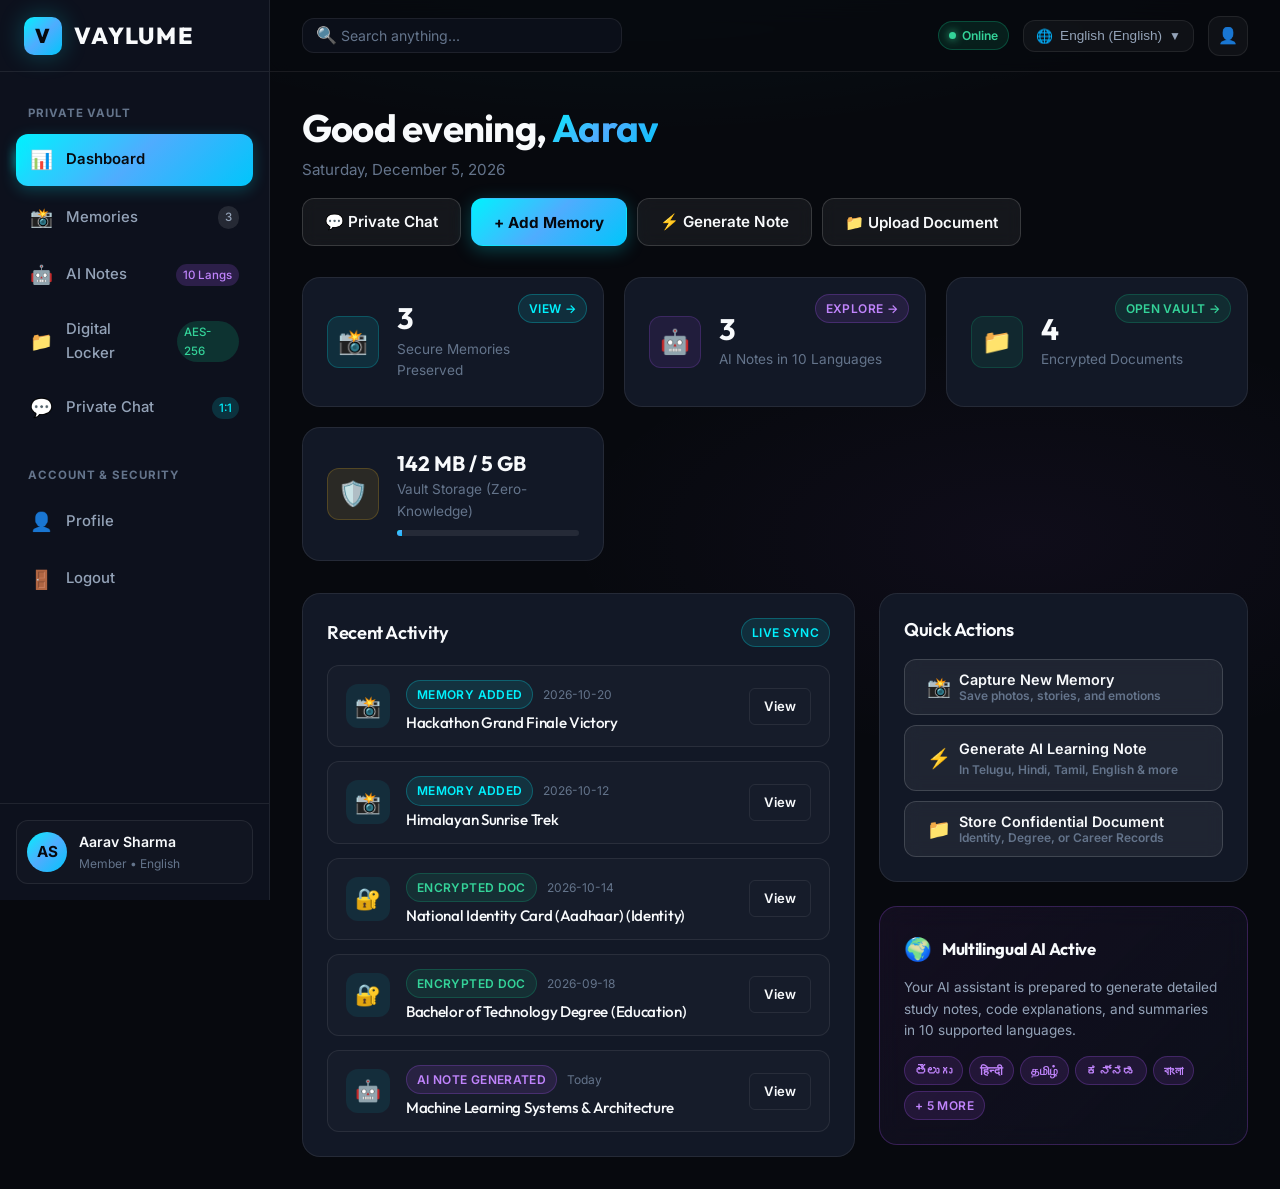
==== commit 9930bc35: "feat: complete themes, offline PWA, cloud notes, vault lock, and 1-on-1 private chat" ====
--- a/frontend/dashboard.html
+++ b/frontend/dashboard.html
@@ -49,6 +49,13 @@
               <span class="menu-icon">📁</span>
               <span data-i18n="nav_locker">Digital Locker</span>
               <span class="sidebar-badge" style="background: rgba(16, 185, 129, 0.2); color: var(--emerald-400);">AES-256</span>
+            </a>
+          </li>
+          <li>
+            <a href="chat.html" class="sidebar-link">
+              <span class="menu-icon">💬</span>
+              <span>Private Chat</span>
+              <span class="sidebar-badge" style="background: rgba(0, 242, 254, 0.15); color: var(--cyan-400);">1:1</span>
             </a>
           </li>
         </ul>
@@ -133,6 +140,7 @@
 
           <!-- Quick Action Buttons Header -->
           <div style="display: flex; gap: 10px; flex-wrap: wrap;">
+            <a href="chat.html" class="btn btn-secondary">💬 Private Chat</a>
             <button type="button" class="btn btn-primary" onclick="window.openModal('quick-add-memory-modal')">
               + Add Memory
             </button>
--- a/frontend/css/style.css
+++ b/frontend/css/style.css
@@ -1983,3 +1983,761 @@
   font-size: 0.78rem;
   color: var(--text-muted);
 }
+
+
+/* ==========================================================================
+   PHOTO MEMORIES & TWO-STEP LOCK STYLES
+   ========================================================================== */
+
+/* --- Vault Lock Full-Screen Barrier Overlay --- */
+.vault-lock-overlay {
+  position: fixed;
+  inset: 0;
+  z-index: 3000;
+  background: rgba(5, 8, 16, 0.92);
+  backdrop-filter: blur(24px);
+  -webkit-backdrop-filter: blur(24px);
+  display: flex;
+  align-items: center;
+  justify-content: center;
+  padding: 20px;
+  opacity: 1;
+  transition: opacity 0.35s cubic-bezier(0.16, 1, 0.3, 1), visibility 0.35s;
+}
+
+.vault-lock-overlay.unlocked {
+  opacity: 0;
+  visibility: hidden;
+  pointer-events: none;
+}
+
+.vault-lock-card {
+  background: rgba(13, 18, 30, 0.88);
+  border: 1px solid rgba(0, 242, 254, 0.25);
+  box-shadow: 0 20px 60px rgba(0, 0, 0, 0.6), 0 0 40px rgba(0, 242, 254, 0.15);
+  border-radius: var(--radius-xl);
+  width: 100%;
+  max-width: 460px;
+  padding: 36px 32px;
+  text-align: center;
+  position: relative;
+  overflow: hidden;
+  animation: modalScaleUp 0.3s cubic-bezier(0.16, 1, 0.3, 1);
+}
+
+.vault-card-header {
+  margin-bottom: 24px;
+}
+
+.vault-card-icon {
+  width: 64px;
+  height: 64px;
+  border-radius: 50%;
+  background: linear-gradient(135deg, rgba(0, 242, 254, 0.15), rgba(79, 172, 254, 0.25));
+  border: 1px solid rgba(0, 242, 254, 0.4);
+  display: flex;
+  align-items: center;
+  justify-content: center;
+  font-size: 1.8rem;
+  margin: 0 auto 14px;
+  box-shadow: 0 0 24px rgba(0, 242, 254, 0.3);
+}
+
+.vault-card-title {
+  font-size: 1.45rem;
+  font-weight: 700;
+  margin-bottom: 6px;
+  letter-spacing: -0.01em;
+}
+
+.vault-card-subtitle {
+  font-size: 0.88rem;
+  color: var(--text-muted);
+  line-height: 1.5;
+}
+
+/* Step Breadcrumb Indicators */
+.vault-steps-nav {
+  display: flex;
+  align-items: center;
+  justify-content: center;
+  gap: 12px;
+  margin-bottom: 24px;
+}
+
+.vault-step-pill {
+  padding: 6px 14px;
+  border-radius: 20px;
+  font-size: 0.8rem;
+  font-weight: 600;
+  background: rgba(255, 255, 255, 0.05);
+  color: var(--text-muted);
+  border: 1px solid var(--border-subtle);
+  transition: all 0.25s;
+}
+
+.vault-step-pill.active {
+  background: rgba(0, 242, 254, 0.12);
+  color: var(--cyan-400);
+  border-color: rgba(0, 242, 254, 0.4);
+  box-shadow: 0 0 14px rgba(0, 242, 254, 0.2);
+}
+
+.vault-step-pill.completed {
+  background: rgba(16, 185, 129, 0.12);
+  color: var(--emerald-400);
+  border-color: rgba(16, 185, 129, 0.4);
+}
+
+/* Biometric Scanner Visual */
+.biometric-scanner-box {
+  padding: 24px 0 16px;
+  display: flex;
+  flex-direction: column;
+  align-items: center;
+}
+
+.fingerprint-sensor {
+  width: 100px;
+  height: 100px;
+  border-radius: 50%;
+  background: radial-gradient(circle, rgba(0, 242, 254, 0.2) 0%, rgba(13, 18, 30, 0) 70%);
+  border: 2px solid rgba(0, 242, 254, 0.4);
+  display: flex;
+  align-items: center;
+  justify-content: center;
+  font-size: 2.8rem;
+  cursor: pointer;
+  position: relative;
+  transition: all 0.3s;
+  box-shadow: 0 0 20px rgba(0, 242, 254, 0.25);
+  margin-bottom: 18px;
+}
+
+.fingerprint-sensor:hover {
+  transform: scale(1.05);
+  border-color: var(--cyan-400);
+  box-shadow: 0 0 35px rgba(0, 242, 254, 0.5);
+}
+
+.fingerprint-sensor.scanning {
+  animation: pulseGlow 1.2s infinite alternate;
+}
+
+@keyframes pulseGlow {
+  0% { box-shadow: 0 0 15px rgba(0, 242, 254, 0.3); border-color: rgba(0, 242, 254, 0.4); }
+  100% { box-shadow: 0 0 45px rgba(0, 242, 254, 0.8); border-color: var(--cyan-400); }
+}
+
+/* 3x3 Pattern Lock Canvas Container */
+.pattern-lock-area {
+  display: flex;
+  flex-direction: column;
+  align-items: center;
+  margin: 12px 0 18px;
+}
+
+.pattern-canvas-wrapper {
+  position: relative;
+  width: 280px;
+  height: 280px;
+  background: rgba(10, 14, 24, 0.75);
+  border: 1px solid rgba(255, 255, 255, 0.08);
+  border-radius: var(--radius-lg);
+  box-shadow: inset 0 2px 8px rgba(0, 0, 0, 0.4);
+}
+
+.pattern-canvas {
+  width: 100%;
+  height: 100%;
+  touch-action: none;
+  cursor: crosshair;
+  display: block;
+}
+
+.pattern-canvas-wrapper.shake {
+  animation: shakeError 0.4s cubic-bezier(0.36, 0.07, 0.19, 0.97) both;
+}
+
+@keyframes shakeError {
+  10%, 90% { transform: translate3d(-2px, 0, 0); }
+  20%, 80% { transform: translate3d(4px, 0, 0); }
+  30%, 50%, 70% { transform: translate3d(-6px, 0, 0); }
+  40%, 60% { transform: translate3d(6px, 0, 0); }
+}
+
+.pattern-hint {
+  font-size: 0.82rem;
+  color: var(--text-muted);
+  margin-top: 10px;
+}
+
+/* Fallback PIN Box */
+.pin-fallback-box {
+  margin: 16px 0;
+}
+
+.pin-input-field {
+  letter-spacing: 12px;
+  font-size: 1.5rem;
+  text-align: center;
+  font-family: monospace;
+  font-weight: 700;
+  padding: 10px 16px;
+}
+
+/* Multi-Photo Upload Styling */
+.multi-upload-list {
+  display: flex;
+  flex-direction: column;
+  gap: 14px;
+  margin-top: 16px;
+  max-height: 380px;
+  overflow-y: auto;
+  padding-right: 4px;
+}
+
+.upload-photo-card {
+  display: flex;
+  gap: 14px;
+  padding: 12px;
+  background: rgba(255, 255, 255, 0.02);
+  border: 1px solid var(--border-subtle);
+  border-radius: var(--radius-md);
+  align-items: flex-start;
+  position: relative;
+  transition: border-color 0.2s;
+}
+
+.upload-photo-card:hover {
+  border-color: rgba(0, 242, 254, 0.3);
+}
+
+.upload-photo-thumb {
+  width: 90px;
+  height: 90px;
+  border-radius: var(--radius-sm);
+  object-fit: cover;
+  flex-shrink: 0;
+  border: 1px solid var(--border-light);
+  background: #000;
+}
+
+.upload-photo-fields {
+  flex: 1;
+  display: flex;
+  flex-direction: column;
+  gap: 8px;
+}
+
+.upload-photo-remove {
+  position: absolute;
+  top: 8px;
+  right: 8px;
+  background: rgba(239, 68, 68, 0.15);
+  color: var(--rose-400);
+  border: 1px solid rgba(239, 68, 68, 0.3);
+  border-radius: 50%;
+  width: 24px;
+  height: 24px;
+  display: flex;
+  align-items: center;
+  justify-content: center;
+  font-size: 0.85rem;
+  cursor: pointer;
+  transition: all 0.2s;
+}
+
+.upload-photo-remove:hover {
+  background: var(--rose-500);
+  color: #fff;
+}
+
+/* Upload Progress Bar */
+.upload-progress-container {
+  display: none;
+  margin: 18px 0 10px;
+  padding: 14px;
+  background: rgba(0, 0, 0, 0.3);
+  border: 1px solid var(--border-subtle);
+  border-radius: var(--radius-md);
+}
+
+.upload-progress-header {
+  display: flex;
+  justify-content: space-between;
+  font-size: 0.84rem;
+  font-weight: 500;
+  margin-bottom: 8px;
+}
+
+.upload-progress-bar-bg {
+  width: 100%;
+  height: 8px;
+  background: rgba(255, 255, 255, 0.06);
+  border-radius: 4px;
+  overflow: hidden;
+}
+
+.upload-progress-bar-fill {
+  width: 0%;
+  height: 100%;
+  background: linear-gradient(90deg, #00f2fe 0%, #4facfe 100%);
+  border-radius: 4px;
+  transition: width 0.3s ease;
+  box-shadow: 0 0 10px rgba(0, 242, 254, 0.5);
+}
+
+.upload-progress-status {
+  font-size: 0.78rem;
+  color: var(--text-muted);
+  margin-top: 6px;
+  text-align: left;
+}
+
+
+/* ==========================================================================
+   THEMES & PERSONALIZATION SYSTEM
+   ========================================================================== */
+
+/* --- Light Mode Design System --- */
+[data-theme="light"] {
+  --bg-primary: #f8fafc;
+  --bg-secondary: #f1f5f9;
+  --bg-surface: #ffffff;
+  --bg-surface-elevated: #ffffff;
+  --bg-glass: rgba(255, 255, 255, 0.85);
+  --bg-glass-strong: rgba(255, 255, 255, 0.95);
+  --bg-glass-card: rgba(0, 0, 0, 0.02);
+
+  --border-subtle: rgba(0, 0, 0, 0.08);
+  --border-light: rgba(0, 0, 0, 0.14);
+
+  --text-primary: #0f172a;
+  --text-secondary: #334155;
+  --text-muted: #64748b;
+
+  --shadow-sm: 0 1px 3px rgba(0, 0, 0, 0.08);
+  --shadow-md: 0 4px 14px rgba(0, 0, 0, 0.08);
+  --shadow-lg: 0 12px 30px rgba(0, 0, 0, 0.12);
+}
+
+[data-theme="light"] html {
+  color-scheme: light;
+}
+
+[data-theme="light"] .app-sidebar {
+  background: rgba(255, 255, 255, 0.88);
+  border-right-color: rgba(0, 0, 0, 0.08);
+}
+
+[data-theme="light"] .app-topbar {
+  background: rgba(255, 255, 255, 0.82);
+  border-bottom-color: rgba(0, 0, 0, 0.08);
+}
+
+[data-theme="light"] .card {
+  background: rgba(255, 255, 255, 0.85);
+  border-color: rgba(0, 0, 0, 0.08);
+  box-shadow: 0 4px 20px rgba(0, 0, 0, 0.04);
+}
+
+[data-theme="light"] .form-control,
+[data-theme="light"] .form-select {
+  background: #ffffff;
+  border-color: rgba(0, 0, 0, 0.15);
+  color: #0f172a;
+}
+
+[data-theme="light"] .sidebar-link {
+  color: #475569;
+}
+
+[data-theme="light"] .sidebar-link:hover,
+[data-theme="light"] .sidebar-link.active {
+  background: rgba(0, 242, 254, 0.12);
+  color: #0284c7;
+}
+
+/* --- Theme Presets --- */
+[data-preset="cyan"] {
+  --cyan-400: #00f2fe;
+  --color-accent: #00f2fe;
+  --color-accent-rgb: 0, 242, 254;
+  --gradient-brand: linear-gradient(135deg, #00f2fe 0%, #4facfe 50%, #00c6fb 100%);
+}
+
+[data-preset="purple"] {
+  --cyan-400: #a855f7;
+  --color-accent: #a855f7;
+  --color-accent-rgb: 168, 85, 247;
+  --gradient-brand: linear-gradient(135deg, #a855f7 0%, #c084fc 50%, #6366f1 100%);
+}
+
+[data-preset="emerald"] {
+  --cyan-400: #10b981;
+  --color-accent: #10b981;
+  --color-accent-rgb: 16, 185, 129;
+  --gradient-brand: linear-gradient(135deg, #10b981 0%, #34d399 50%, #059669 100%);
+}
+
+[data-preset="amber"] {
+  --cyan-400: #f59e0b;
+  --color-accent: #f59e0b;
+  --color-accent-rgb: 245, 158, 11;
+  --gradient-brand: linear-gradient(135deg, #f59e0b 0%, #fbbf24 50%, #d97706 100%);
+}
+
+[data-preset="rose"] {
+  --cyan-400: #f43f5e;
+  --color-accent: #f43f5e;
+  --color-accent-rgb: 244, 63, 94;
+  --gradient-brand: linear-gradient(135deg, #f43f5e 0%, #fb7185 50%, #e11d48 100%);
+}
+
+[data-preset="slate"] {
+  --cyan-400: #38bdf8;
+  --color-accent: #94a3b8;
+  --color-accent-rgb: 148, 163, 184;
+  --gradient-brand: linear-gradient(135deg, #64748b 0%, #94a3b8 50%, #cbd5e1 100%);
+}
+
+/* --- Dynamic Wallpaper Layer --- */
+#vaylume-wallpaper-bg {
+  position: fixed;
+  top: 0;
+  left: 0;
+  width: 100vw;
+  height: 100vh;
+  z-index: -2;
+  background-size: cover;
+  background-position: center center;
+  background-repeat: no-repeat;
+  pointer-events: none;
+  transition: filter 0.3s ease, opacity 0.3s ease;
+}
+
+#vaylume-wallpaper-overlay {
+  position: fixed;
+  top: 0;
+  left: 0;
+  width: 100vw;
+  height: 100vh;
+  z-index: -1;
+  pointer-events: none;
+  transition: background-color 0.3s ease;
+}
+
+/* --- Network Status Pill & Offline Banner --- */
+.network-badge {
+  display: inline-flex;
+  align-items: center;
+  gap: 6px;
+  padding: 4px 10px;
+  border-radius: var(--radius-full);
+  font-size: 0.76rem;
+  font-weight: 600;
+  cursor: pointer;
+  transition: all var(--transition-fast);
+}
+
+.network-badge.online {
+  background: rgba(16, 185, 129, 0.12);
+  border: 1px solid rgba(16, 185, 129, 0.3);
+  color: var(--emerald-400);
+}
+
+.network-badge.offline {
+  background: rgba(245, 158, 11, 0.15);
+  border: 1px solid rgba(245, 158, 11, 0.4);
+  color: var(--amber-400);
+  animation: pulse-badge 2s infinite;
+}
+
+@keyframes pulse-badge {
+  0% { box-shadow: 0 0 0 0 rgba(245, 158, 11, 0.4); }
+  70% { box-shadow: 0 0 0 6px rgba(245, 158, 11, 0); }
+  100% { box-shadow: 0 0 0 0 rgba(245, 158, 11, 0); }
+}
+
+.network-badge .dot {
+  width: 7px;
+  height: 7px;
+  border-radius: 50%;
+  display: inline-block;
+}
+
+.network-badge.online .dot {
+  background: var(--emerald-400);
+  box-shadow: 0 0 8px var(--emerald-400);
+}
+
+.network-badge.offline .dot {
+  background: var(--amber-400);
+  box-shadow: 0 0 8px var(--amber-400);
+}
+
+.offline-alert-banner {
+  background: linear-gradient(90deg, rgba(245, 158, 11, 0.15) 0%, rgba(217, 119, 6, 0.15) 100%);
+  border-bottom: 1px solid rgba(245, 158, 11, 0.3);
+  padding: 8px 16px;
+  font-size: 0.82rem;
+  color: var(--amber-400);
+  display: flex;
+  align-items: center;
+  justify-content: space-between;
+  text-align: center;
+  position: relative;
+  z-index: 100;
+}
+
+/* --- Theme Personalization Control Styles in Profile --- */
+.theme-presets-grid {
+  display: grid;
+  grid-template-columns: repeat(auto-fill, minmax(130px, 1fr));
+  gap: 12px;
+  margin: 12px 0 20px;
+}
+
+.theme-preset-card {
+  padding: 12px;
+  border-radius: var(--radius-md);
+  border: 1px solid var(--border-subtle);
+  background: rgba(255, 255, 255, 0.02);
+  cursor: pointer;
+  display: flex;
+  flex-direction: column;
+  align-items: center;
+  gap: 8px;
+  transition: all var(--transition-fast);
+}
+
+.theme-preset-card:hover {
+  border-color: var(--border-light);
+  transform: translateY(-2px);
+}
+
+.theme-preset-card.active {
+  border-color: var(--cyan-400);
+  background: rgba(0, 242, 254, 0.06);
+  box-shadow: 0 0 16px rgba(0, 242, 254, 0.15);
+}
+
+.theme-preset-swatch {
+  width: 32px;
+  height: 32px;
+  border-radius: 50%;
+  box-shadow: 0 2px 8px rgba(0, 0, 0, 0.3);
+}
+
+.wallpaper-preview-box {
+  width: 100%;
+  height: 140px;
+  border-radius: var(--radius-md);
+  border: 1px dashed var(--border-light);
+  display: flex;
+  align-items: center;
+  justify-content: center;
+  background-size: cover;
+  background-position: center;
+  position: relative;
+  overflow: hidden;
+  margin-bottom: 14px;
+}
+
+/* --- Chat Application Layout & Components --- */
+.chat-container {
+  display: grid;
+  grid-template-columns: 320px 1fr;
+  gap: 20px;
+  height: calc(100vh - var(--header-height) - 48px);
+  min-height: 520px;
+}
+
+@media (max-width: 900px) {
+  .chat-container {
+    grid-template-columns: 1fr;
+    height: auto;
+  }
+}
+
+.chat-conversations-pane {
+  background: var(--bg-surface);
+  border: 1px solid var(--border-subtle);
+  border-radius: var(--radius-lg);
+  display: flex;
+  flex-direction: column;
+  overflow: hidden;
+}
+
+.chat-conversations-header {
+  padding: 16px;
+  border-bottom: 1px solid var(--border-subtle);
+  display: flex;
+  align-items: center;
+  justify-content: space-between;
+}
+
+.chat-conversations-list {
+  flex: 1;
+  overflow-y: auto;
+  padding: 8px;
+  display: flex;
+  flex-direction: column;
+  gap: 6px;
+}
+
+.chat-conv-item {
+  display: flex;
+  align-items: center;
+  gap: 12px;
+  padding: 12px;
+  border-radius: var(--radius-md);
+  cursor: pointer;
+  transition: all var(--transition-fast);
+  border: 1px solid transparent;
+}
+
+.chat-conv-item:hover {
+  background: rgba(255, 255, 255, 0.04);
+}
+
+.chat-conv-item.active {
+  background: rgba(0, 242, 254, 0.08);
+  border-color: rgba(0, 242, 254, 0.3);
+}
+
+.chat-conv-avatar {
+  width: 42px;
+  height: 42px;
+  border-radius: 50%;
+  background: var(--gradient-brand);
+  color: #fff;
+  display: flex;
+  align-items: center;
+  justify-content: center;
+  font-weight: 700;
+  font-size: 0.95rem;
+  flex-shrink: 0;
+}
+
+.chat-conv-info {
+  flex: 1;
+  min-width: 0;
+}
+
+.chat-conv-name {
+  font-weight: 600;
+  font-size: 0.92rem;
+  white-space: nowrap;
+  overflow: hidden;
+  text-overflow: ellipsis;
+}
+
+.chat-conv-preview {
+  font-size: 0.78rem;
+  color: var(--text-muted);
+  white-space: nowrap;
+  overflow: hidden;
+  text-overflow: ellipsis;
+  margin-top: 2px;
+}
+
+.chat-conv-badge {
+  background: var(--cyan-400);
+  color: #07090e;
+  font-size: 0.7rem;
+  font-weight: 700;
+  padding: 2px 7px;
+  border-radius: 99px;
+}
+
+.chat-thread-pane {
+  background: var(--bg-surface);
+  border: 1px solid var(--border-subtle);
+  border-radius: var(--radius-lg);
+  display: flex;
+  flex-direction: column;
+  overflow: hidden;
+}
+
+.chat-thread-header {
+  padding: 14px 20px;
+  border-bottom: 1px solid var(--border-subtle);
+  display: flex;
+  align-items: center;
+  justify-content: space-between;
+  background: rgba(255, 255, 255, 0.01);
+}
+
+.chat-security-disclaimer {
+  background: rgba(0, 242, 254, 0.04);
+  border-bottom: 1px solid rgba(0, 242, 254, 0.12);
+  padding: 6px 16px;
+  font-size: 0.76rem;
+  color: var(--cyan-400);
+  display: flex;
+  align-items: center;
+  justify-content: center;
+  gap: 8px;
+}
+
+.chat-messages-scroll {
+  flex: 1;
+  overflow-y: auto;
+  padding: 20px;
+  display: flex;
+  flex-direction: column;
+  gap: 14px;
+}
+
+.chat-message-bubble {
+  max-width: 70%;
+  padding: 12px 16px;
+  border-radius: var(--radius-lg);
+  position: relative;
+  word-break: break-word;
+  font-size: 0.92rem;
+  line-height: 1.5;
+}
+
+.chat-message-bubble.incoming {
+  align-self: flex-start;
+  background: rgba(255, 255, 255, 0.05);
+  border: 1px solid var(--border-subtle);
+  color: var(--text-primary);
+  border-bottom-left-radius: 4px;
+}
+
+.chat-message-bubble.outgoing {
+  align-self: flex-end;
+  background: linear-gradient(135deg, rgba(0, 242, 254, 0.18) 0%, rgba(168, 85, 247, 0.18) 100%);
+  border: 1px solid rgba(0, 242, 254, 0.35);
+  color: #ffffff;
+  border-bottom-right-radius: 4px;
+}
+
+.chat-message-meta {
+  display: flex;
+  align-items: center;
+  justify-content: flex-end;
+  gap: 6px;
+  font-size: 0.7rem;
+  color: var(--text-muted);
+  margin-top: 4px;
+}
+
+.chat-input-bar {
+  padding: 14px 20px;
+  border-top: 1px solid var(--border-subtle);
+  display: flex;
+  align-items: center;
+  gap: 12px;
+  background: rgba(0, 0, 0, 0.2);
+}
+
+.chat-input-field {
+  flex: 1;
+  border-radius: var(--radius-full);
+  padding: 10px 18px;
+}
